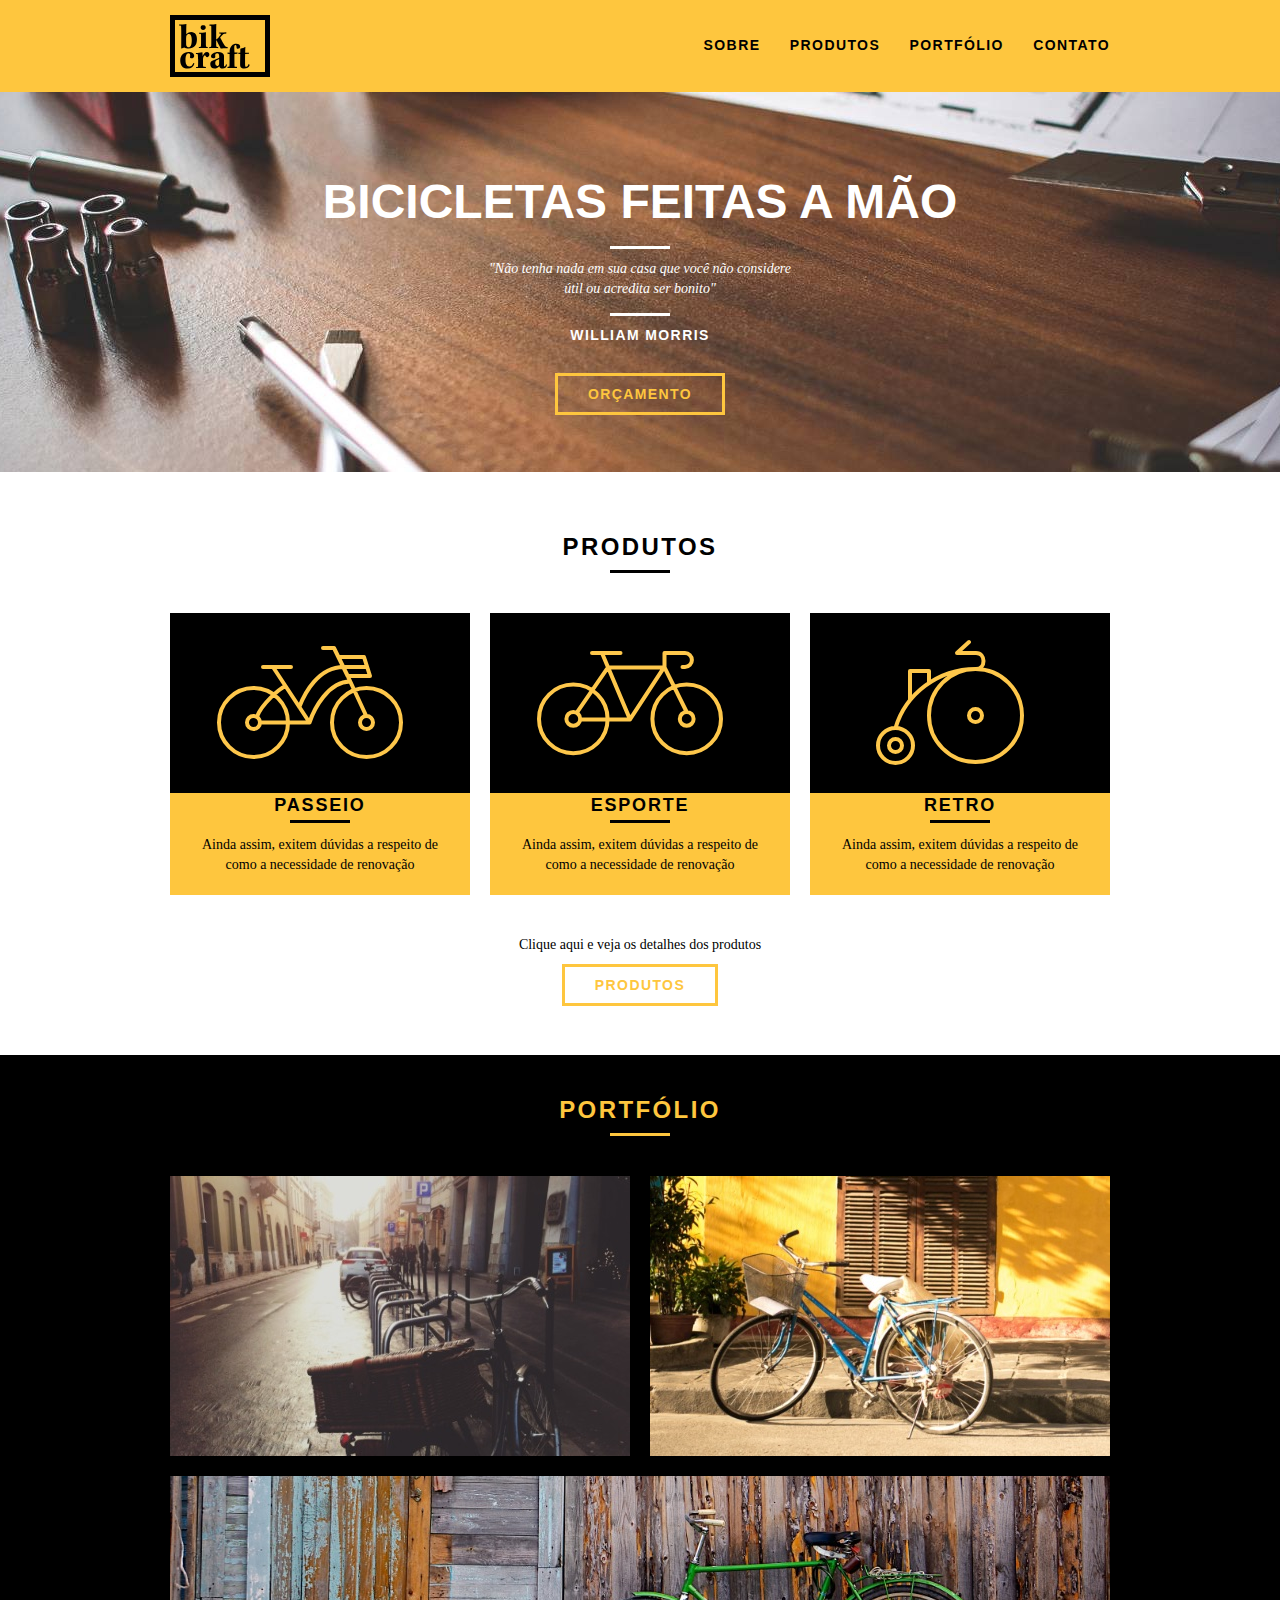
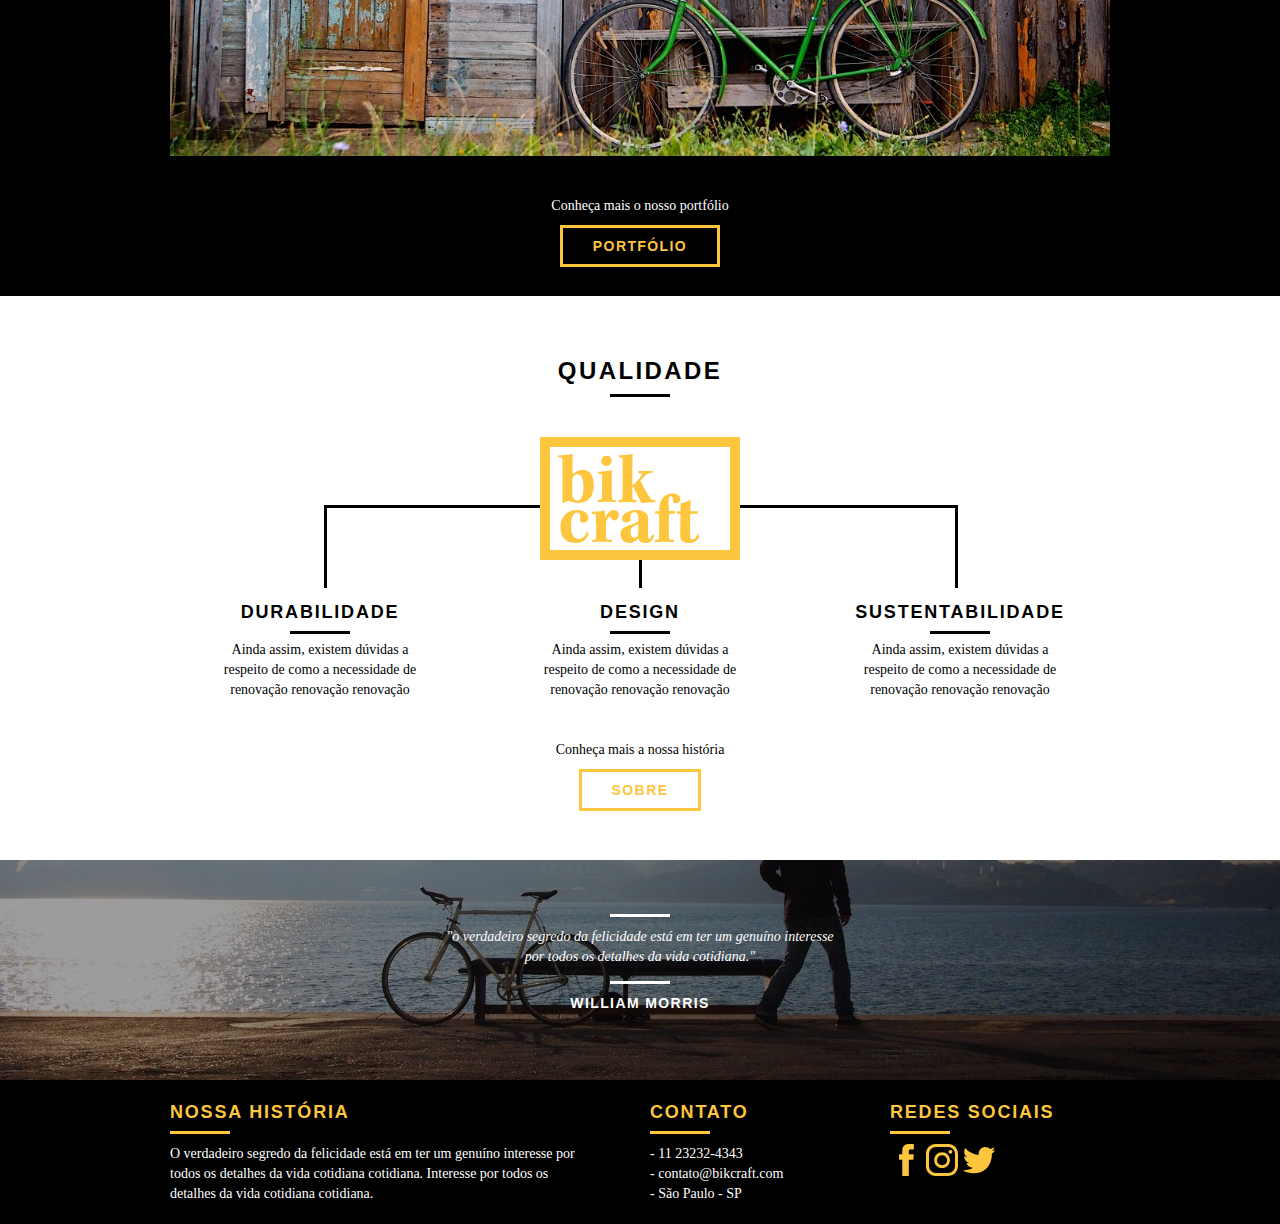
==== index.html @ 40d023ef "Projeto inicial com pagina principal" ====
<!DOCTYPE html>
<html lang="en">

<head>
  <meta charset="UTF-8">
  <meta http-equiv="X-UA-Compatible" content="IE=edge">
  <meta name="viewport" content="width=device-width, initial-scale=1.0">
  <title>Bikcraft</title>

  <link rel="stylesheet" href="./web/css/normalize.css">
  <link rel="stylesheet" href="./web/css/reset.css">
  <link rel="stylesheet" href="./web/css/grid.css">
  <link rel="stylesheet" href="./web/css/style.css">
</head>

<body>

  <!-- HEADER -->
  <header class="header">
    <div class="container">
      <a href="index.html" class="grid-4">
        <img src="./web/img/bikcraft.svg" alt="Bikcraft">
      </a>
      <nav class="grid-12 header_menu">
        <ul>
          <li> <a href="sobre.html">Sobre</a> </li>
          <li> <a href="produtos.html">Produtos</a> </li>
          <li> <a href="portfolio.html">Portfólio</a> </li>
          <li><a href="contato.html">Contato</a> </li>
        </ul>
      </nav>
    </div>
  </header>
  <!-- /HEADER -->
  <!-- INTRODUÇÃO -->
  <section class="introducao">
    <div class="container">
      <h1>Bicicletas Feitas a Mão</h1>
      <blockquote class="quote-externo">
        <p>"Não tenha nada em sua casa que você não considere útil ou acredita ser bonito"</p>
        <cite>WILLIAM MORRIS</cite>
      </blockquote>
      <a href="produtos.html" class="btn">Orçamento</a>
    </div>

  </section>
  <!-- /INTRODUÇÃO -->
  <!-- SECTION PRODUTOS -->
  <section class="produtos container">
    <h2 class="subtitulo">
      Produtos
    </h2>
    <ul class="produtos_lista">

      <li class="grid-1-3">
        <div class="produtos-icone">
          <img src="./web/img/produtos/passeio.svg" alt="Passeio">
        </div>
        <h3>Passeio</h3>
        <p>Ainda assim, exitem dúvidas a respeito de como a necessidade de renovação</p>
      </li>

      <li class="grid-1-3">
        <div class="produtos-icone">
          <img src="./web/img/produtos/esporte.svg" alt="Passeio">
        </div>
        <h3>Esporte</h3>
        <p>Ainda assim, exitem dúvidas a respeito de como a necessidade de renovação</p>
      </li>

      <li class="grid-1-3">
        <div class="produtos-icone">
          <img src="./web/img/produtos/retro.svg" alt="Passeio">
        </div>
        <h3>Retro</h3>
        <p>Ainda assim, exitem dúvidas a respeito de como a necessidade de renovação</p>
      </li>

    </ul>
    <div class="call">
      <p>Clique aqui e veja os detalhes dos produtos</p>
      <a href="produtos.html" class="btn btn-preto">Produtos</a>
    </div>
  </section>

  <!-- /SECTION PRODUTOS -->
  <!-- SECTION PORTFOLIO -->
  <section class="portfolio">
    <div class="container">
      <h2 class="subtitulo">Portfólio</h2>
      <ul class="portfolio_lista">
        <li class="grid-8"><img src="./web/img/portfolio/retro.jpg" alt="Bicicleta Retro"></li>
        <li class="grid-8"><img src="./web/img/portfolio/passeio.jpg" alt="Bicicleta Passeio"></li>
        <li class="grid-16"><img src="./web/img/portfolio/esporte.jpg" alt="Bicicleta Esporte"></li>
      </ul>
      <div class="call">
        <p>Conheça mais o nosso portfólio</p>
        <a href="portfolio.html" class="btn">Portfólio</a>
      </div>
    </div>
  </section>
  <!-- /SECTION PORTFOLIO -->
  <!-- SECTION QUALIDADE -->

  <section class="qualidade container">
    <h2 class="subtitulo"> Qualidade </h2>
    <img src="./web/img/bikcraft-qualidade.svg" alt="Bikcraft">
    <ul class="qualidade_lista">
      <li class="grid-1-3">
        <h3>Durabilidade</h3>
        <p>Ainda assim, existem dúvidas a respeito de como a necessidade de renovação renovação renovação</p>
      </li>
      <li class="grid-1-3">
        <h3>Design</h3>
        <p>Ainda assim, existem dúvidas a respeito de como a necessidade de renovação renovação renovação</p>
      </li>
      <li class="grid-1-3">
        <h3>Sustentabilidade</h3>
        <p>Ainda assim, existem dúvidas a respeito de como a necessidade de renovação renovação renovação</p>
      </li>
    </ul>
    <div class="call">
      <p>Conheça mais a nossa história</p>
      <a href="sobre.html" class="btn btn-preto">Sobre</a>
    </div>
    </div>
  </section>
  <!-- /SECTION QUALIDADE -->
  <!-- footer -->
  <section class="quebra">
    <blockquote class="quote-externo container">
      <p>"o verdadeiro segredo da felicidade está em ter um genuíno interesse por todos os detalhes da vida cotidiana."</p>
      <cite>WILLIAM MORRIS</cite>
    </blockquote>
  </section>

  <footer>
    <div class="footer">
      <div class="container">
        <div class="grid-8 footer_historia">
          <h3>Nossa História</h3>
          <p>O verdadeiro segredo da felicidade está em ter um genuíno interesse por todos os detalhes da vida cotidiana cotidiana.
          Interesse por todos os detalhes da vida cotidiana cotidiana.
          </p>
        </div>

        <div class="grid-4 footer_contato">
          <h3>Contato</h3>
          <ul>
            <li>- 11 23232-4343</li>
            <li>- contato@bikcraft.com</li>
            <li>- São Paulo - SP</li>
          </ul>
        </div>

        <div class="grid-4 footer_redes">
          <h3>Redes sociais</h3>
          <ul>
            <li><a href="http://facebook.com" target="_blank"><img src="./web/img/redes-sociais/facebook.svg" alt=""></a></li>
            <li><a href="http://instagram.com" target="_blank"><img src="./web/img/redes-sociais/instagram.svg" alt=""></a></li>
            <li><a href="http://twitter.com" target="_blank"><img src="./web/img/redes-sociais/twitter.svg" alt=""></a></li>
          </ul>
        </div>

      </div>
    </div>
  </footer>
  <!-- /FOOTER -->

</body>

</html>
---- web/css/grid.css ----
*, *:before, *:after {
  -webkit-box-sizing: border-box; 
  -moz-box-sizing: border-box; 
  box-sizing: border-box;
}

.container {
	width: 960px;
	margin: 0 auto;
	padding: 0px;
	position: relative;
}

.container:after, .container:before {
	content: " ";
	display: table;
}

.container:after {
	clear: both;
}

.grid-1, .grid-2, .grid-3, .grid-4, .grid-5, .grid-6, .grid-7, .grid-8, .grid-9, .grid-10, .grid-11, .grid-12, .grid-13, .grid-14, .grid-15, .grid-16, .grid-1-3 {
	float: left;
	margin-left: 10px;
	margin-right: 10px;
}

.grid-1 	{width: 40px;}
.grid-2 	{width: 100px;}
.grid-3 	{width: 160px;}
.grid-4 	{width: 220px;}
.grid-5 	{width: 280px;}
.grid-6 	{width: 340px;}
.grid-7 	{width: 400px;}
.grid-8 	{width: 460px;}
.grid-9 	{width: 520px;}
.grid-10 	{width: 580px;}
.grid-11 	{width: 640px;}
.grid-12 	{width: 700px;}
.grid-13 	{width: 760px;}
.grid-14 	{width: 820px;}
.grid-15 	{width: 880px;}
.grid-16 	{width: 940px;}
.grid-1-3	{width: 300px;}
---- web/css/style.css ----
/* ESTILOS GERAIS */
body {
  font-family: Arial, Helvetica, sans-serif;
}

p {
  font-family: Georgia, "Times New Roman", Times, serif;
  font-size: 14px;
  line-height: 20px;
}

.btn {
  border: 3px solid #fec63e;
  padding: 10px 30px;
  color: #fec63e;
  font-size: 14px;
  line-height: 20px;
  text-transform: uppercase;
  letter-spacing: 0.1em;
  font-weight: bold;
}

.btn:hover {
  color: #ffffff;
  border-color: #ffffff;
}

.btn.btn-preto:hover {
  color: #000000;
  border-color: #000000;
}

.subtitulo {
  font-weight: bold;
  font-size: 24px;
  line-height: 30px;
  letter-spacing: 0.1em;
  color: #000000;
  text-transform: uppercase;
  text-align: center;
  margin-bottom: 40px;
}

.subtitulo::after {
  content: "";
  display: block;
  width: 60px;
  height: 3px;
  background: #000000;
  margin: 8px auto;
}

img {
  display: block;
}

/* HEADER */

.header {
  position: fixed;
  top: 0;
  width: 100%;
  background-color: #fec63e;
  padding: 15px 0;
  z-index: 10;
}

.header_menu {
  text-align: right;
}

.header_menu ul li {
  display: inline-block;
  margin-left: 25px;
  margin-top: 20px;
}

.header_menu ul li a {
  color: #000000;
  text-transform: uppercase;
  font-weight: bold;
  letter-spacing: 0.1em;
  font-size: 14px;
  line-height: 20px;
  padding: 10px 0;
}

.header_menu ul li a:hover {
  color: #ffffff;
}

/* INTRODUÇÃO */

.introducao {
  width: 100%;
  background: url("../img/bg.jpg") no-repeat center;
  background-size: cover;
  margin-top: 92px;
  height: 380px;
  text-align: center;
  padding-top: 80px;
}

.introducao h1 {
  font-size: 48px;
  line-height: 60px;
  color: #ffffff;
  font-weight: bold;
  text-transform: uppercase;
}

.quote-externo {
  max-width: 320px;
  margin: 0 auto 40px;
  color: #ffffff;
}

.quote-externo p {
  font-style: italic;
}

.quote-externo p::before,
.quote-externo p::after {
  content: "";
  display: block;
  width: 60px;
  height: 3px;
  background: #ffffff;
  margin: 14px auto 10px auto;
}

.quote-externo cite {
  font-weight: bold;
  font-style: normal;
  font-size: 14px;
  letter-spacing: 0.1em;
}

/* Produtos */

.produtos {
  padding: 60px 0;
}

.produtos_lista img {
  text-align: center;
  margin-left: 20px;
}

.produtos_lista li {
  background: #fec63e;
  text-align: center;
}

.produtos_lista li h3 {
  font-weight: bold;
  font-size: 18px;
  line-height: 25px;
  text-transform: uppercase;
  letter-spacing: 0.1em;
}

.produtos_lista li h3::after {
  content: "";
  display: block;
  width: 60px;
  height: 3px;
  background: #000000;
  margin: 2px auto;
}

.produtos_lista p {
  padding: 10px 20px 20px 20px;
}

.produtos-icone {
  background: #000000;
  padding: 20px;
}

.call {
  padding-top: 40px;
  text-align: center;
  clear: both;
}

.call p {
  margin-bottom: 20px;
}

/* Portfólio */

.portfolio {
  width: 100%;
  background-color: #000000;
  padding: 40px 0;
}

.portfolio .subtitulo {
  color: #fec63e;
}

.portfolio .subtitulo::after {
  background-color: #fec63e;
}

.portfolio_lista li:last-child {
  margin-top: 20px;
}

.portfolio .call p {
  color: #ffffff;
}

/* Qualidade */

.qualidade {
  padding: 60px 0;
}

.qualidade::after {
  content: "";
  width: 634px;
  height: 83px;
  display: block;
  background: url("../img/linhas.svg") no-repeat center;
  position: absolute;
  top: 209px;
  right: 162px;
  z-index: -1;
}

.qualidade img {
  margin: 0px auto;
}

.qualidade_lista {
  padding-top: 40px;
}

.qualidade_lista li {
  text-align: center;
  padding: 0 40px;
}

.qualidade_lista li h3 {
  font-weight: bold;
  font-size: 18px;
  line-height: 25px;
  text-transform: uppercase;
  letter-spacing: 0.1em;
}

.qualidade_lista li h3::after {
  content: "";
  display: block;
  width: 60px;
  height: 3px;
  background: #000000;
  margin: 6px auto;
}

/* Quebra */

.quebra {
  width: 100%;
  height: 220px;
  background: url("../img/bg-footer.jpg") no-repeat center;
  background-size: cover;
  text-align: center;
  padding-top: 40px;
}

.quebra .quote-externo {
  max-width: 400px;
}

/* FOOTER */

.footer {
  width: 100%;
  background: #000000;
  color: #ffffff;
  padding: 20px 0;
}

.footer h3 {
  font-size: 18px;
  line-height: 25px;
  color: #fec63e;
  text-transform: uppercase;
  letter-spacing: .1em;
  font-weight: bold;
}

.footer h3::after {
  content: "";
  display: block;
  width: 60px;
  height: 3px;
  background: #fec63e;
  margin: 6px 0 10px 0;
}

.footer_historia {
  padding-right: 40px;
}

.footer_contato ul li {
  font-size: 14px;
  line-height: 20px;
  font-family: Georgia, 'Times New Roman', Times, serif;
}

.footer_redes ul li {
  display: inline-block;
}

.footer_redes ul li a {
  
}
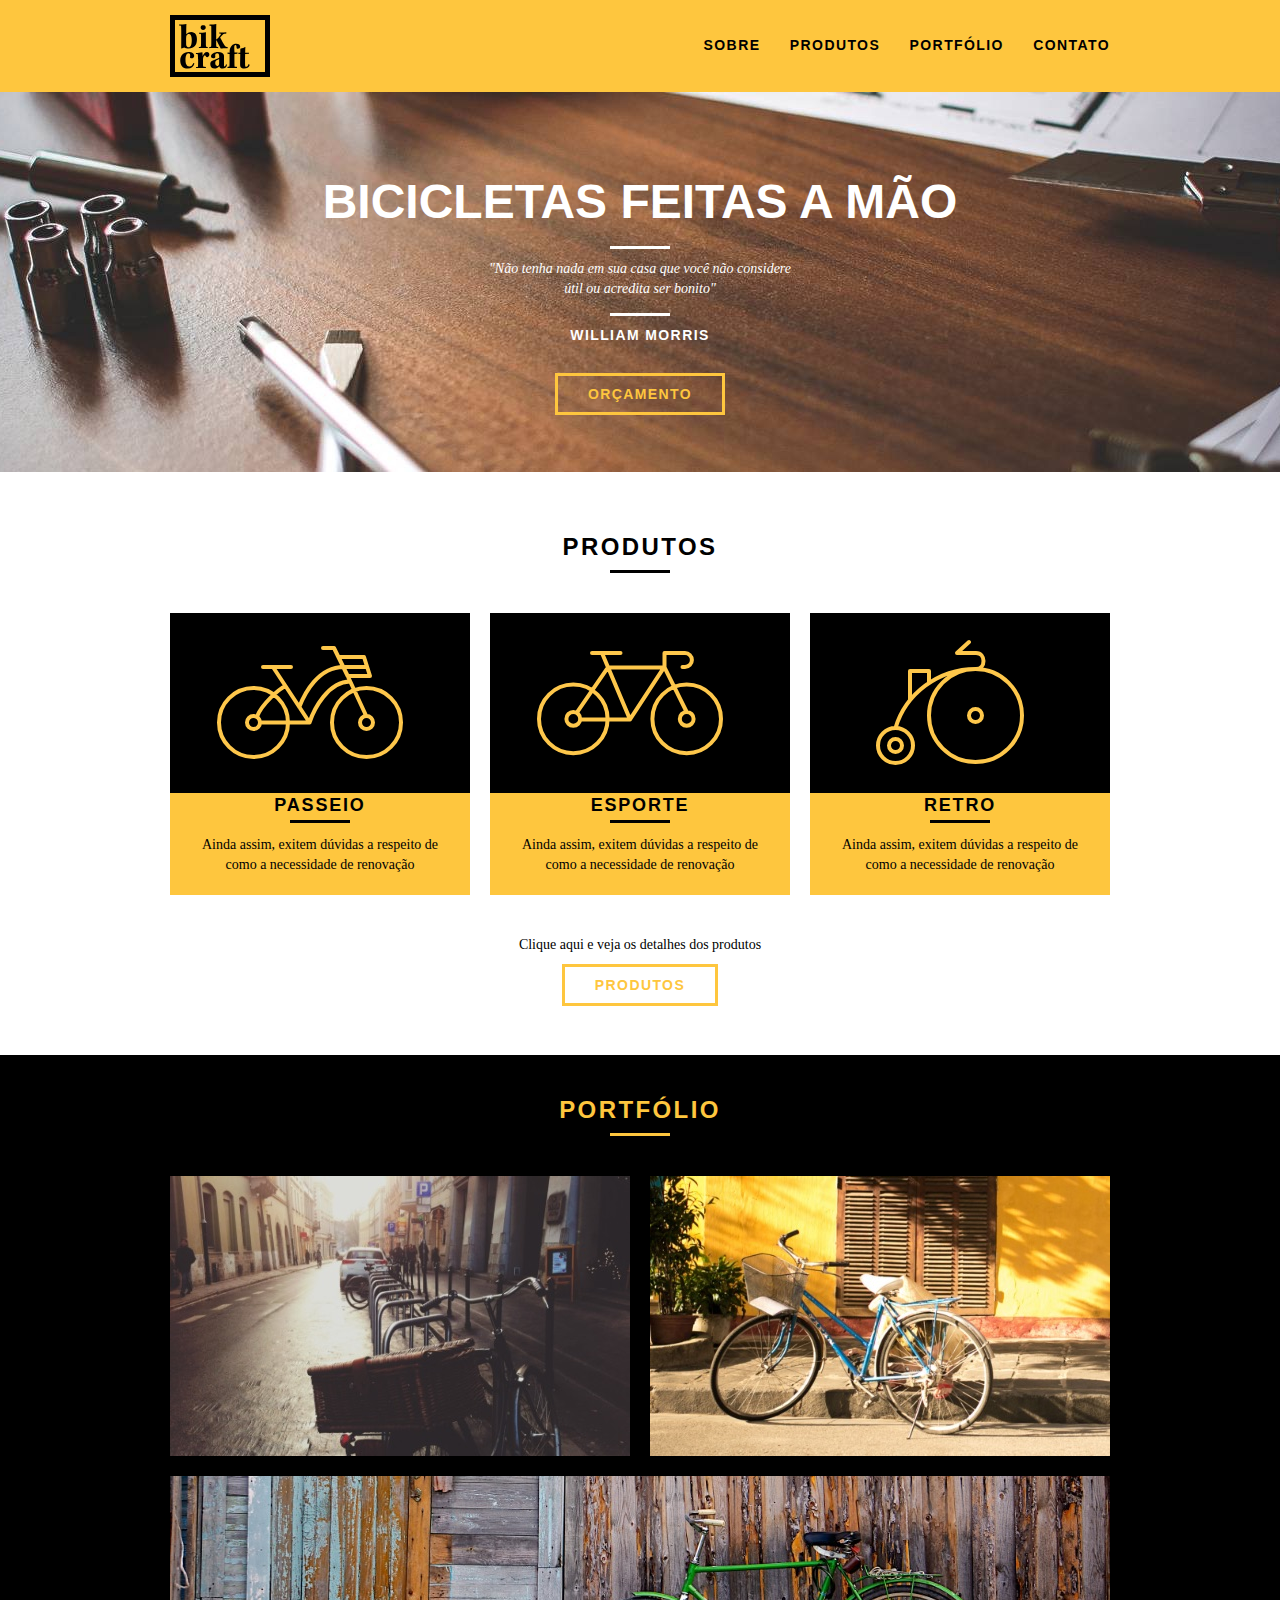
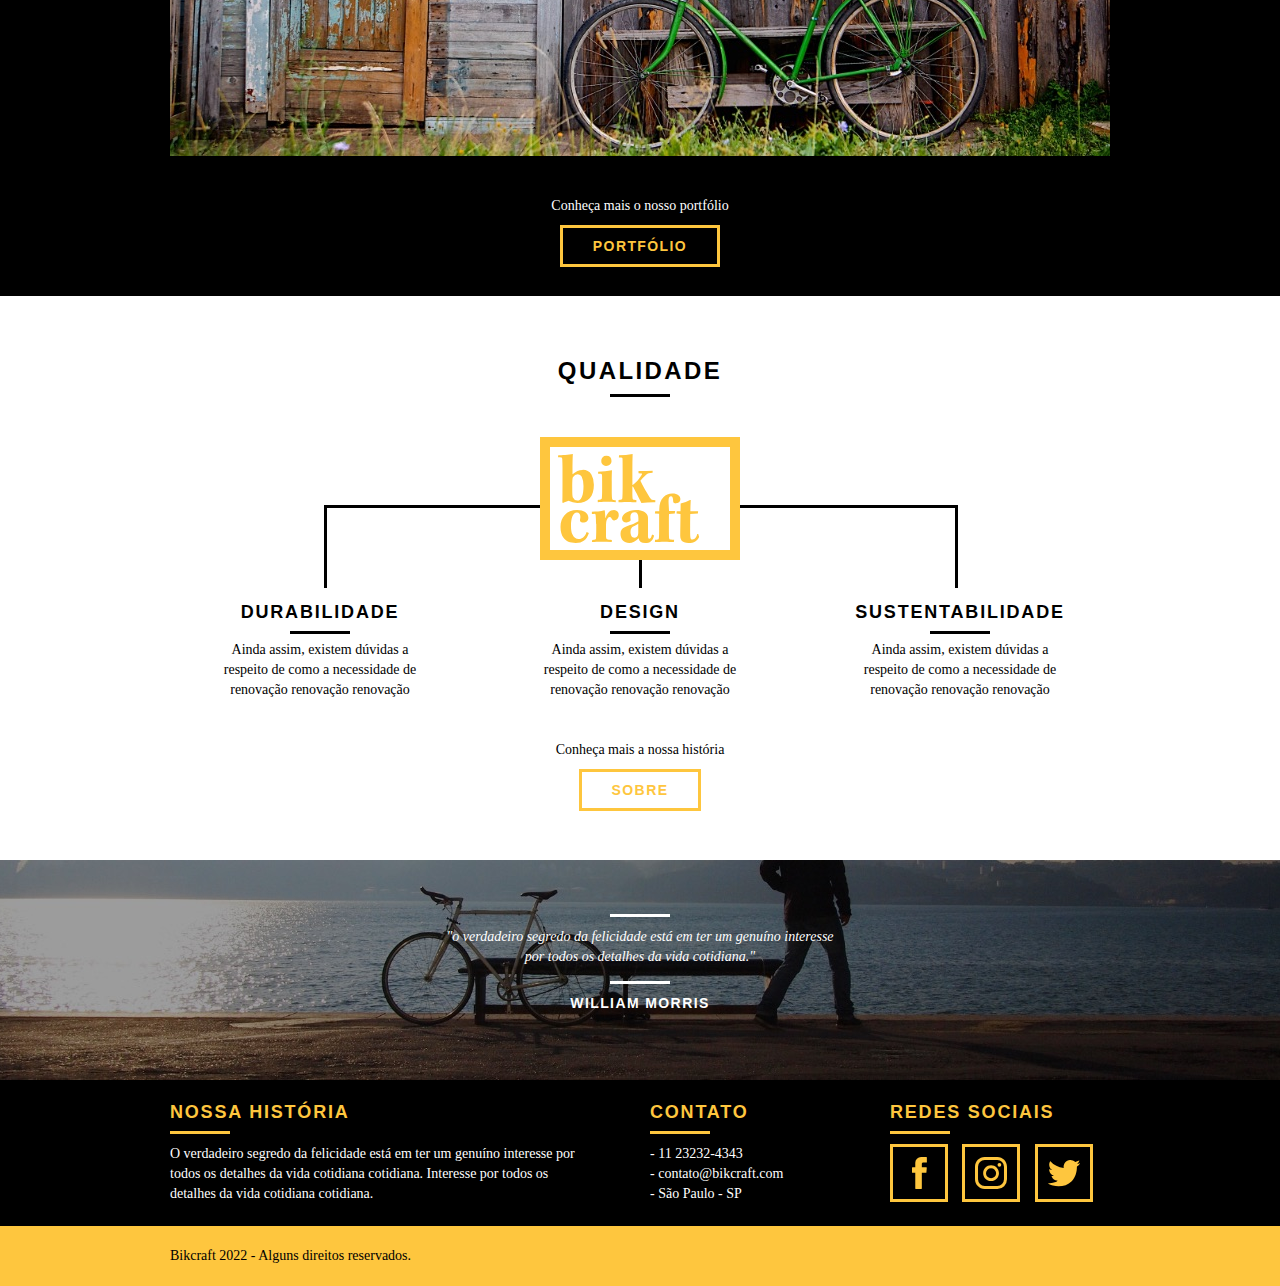
==== commit 9de4bf7b: "Pagina principal completa" ====
--- a/index.html
+++ b/index.html
@@ -164,6 +164,11 @@
 
       </div>
     </div>
+    <div class="copy">
+      <div class="container">
+        <p class="grid-16">Bikcraft 2022 - Alguns direitos reservados.</p>
+      </div>
+    </div>
   </footer>
   <!-- /FOOTER -->
 
--- a/web/css/style.css
+++ b/web/css/style.css
@@ -314,8 +314,21 @@
 
 .footer_redes ul li {
   display: inline-block;
+  margin-right: 10px;
 }
 
 .footer_redes ul li a {
-  
+  border: 3px solid #fec63e;
+  display: block;
+  padding: 10px;
+}
+
+.footer_redes ul li a:hover {
+  border-color: #ffffff;
+}
+
+.copy {
+  width: 100%;
+  background: #fec63e;
+  padding: 20px 0;
 }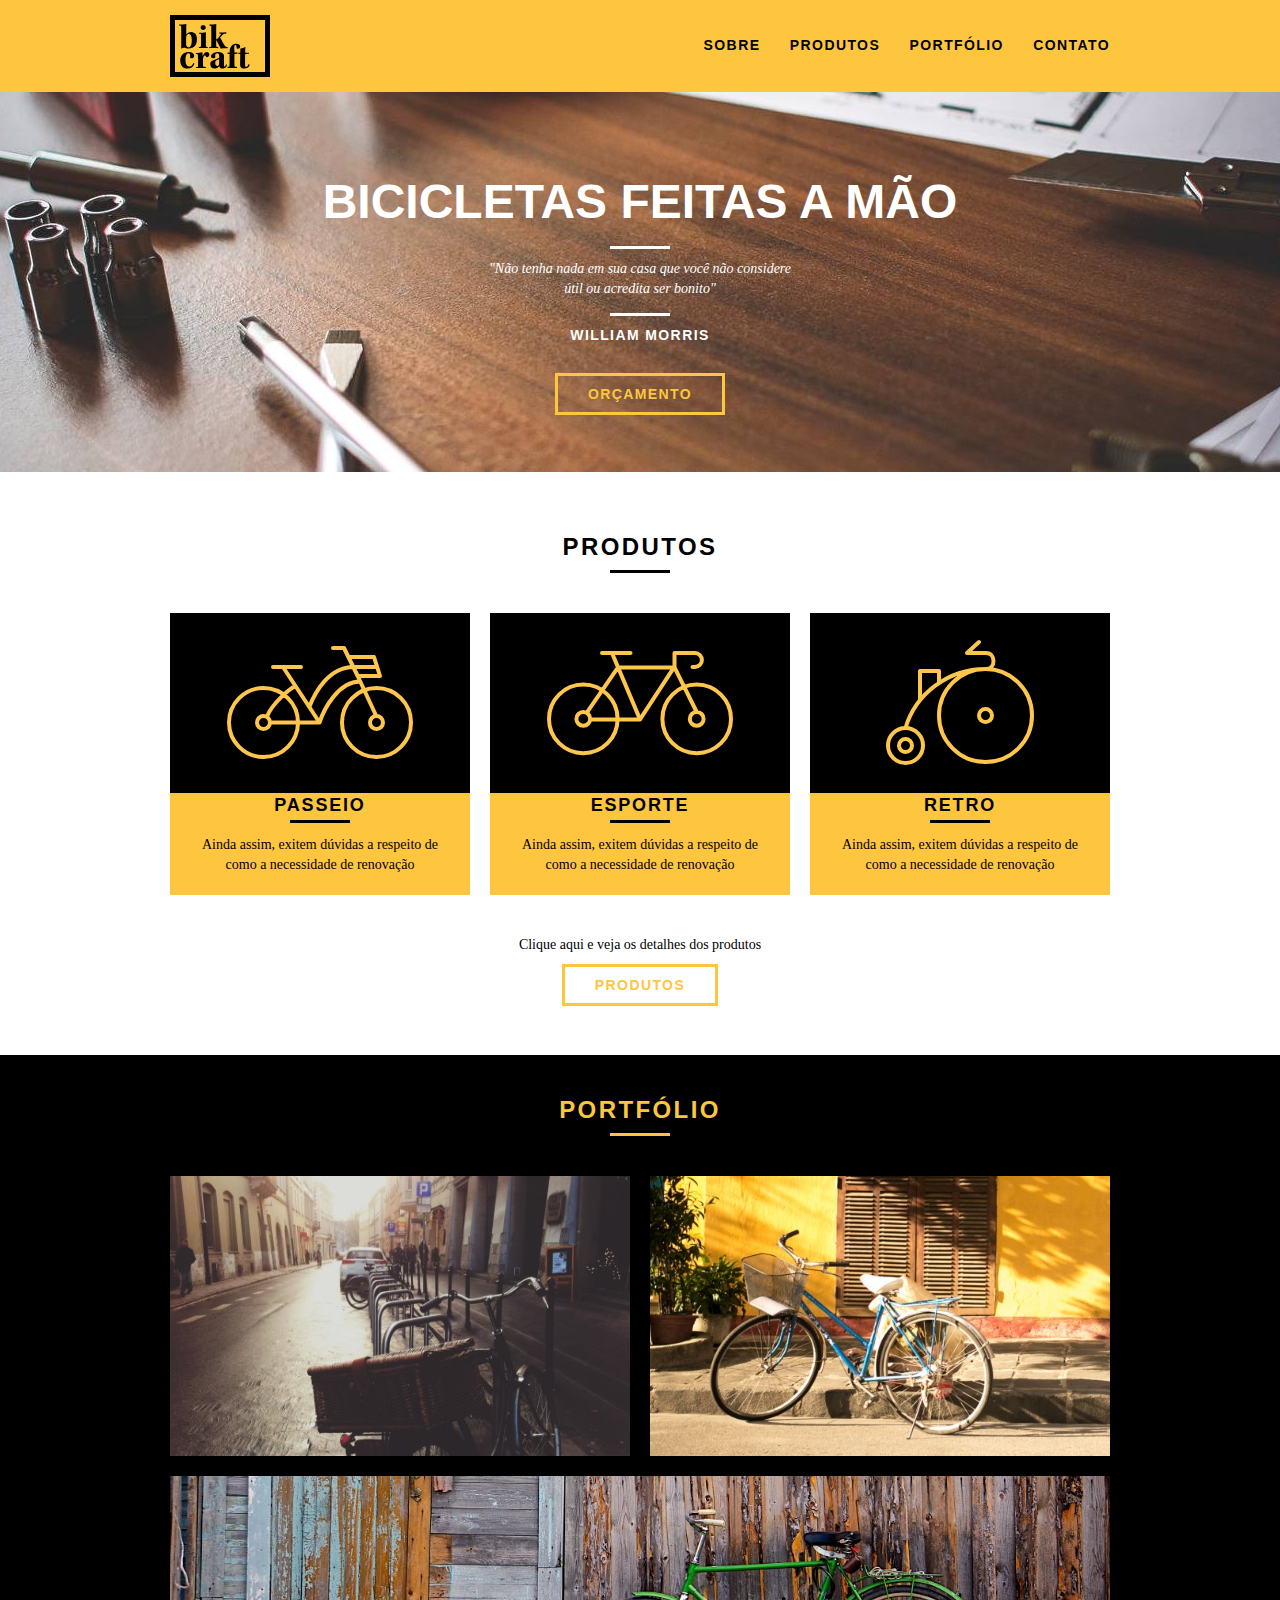
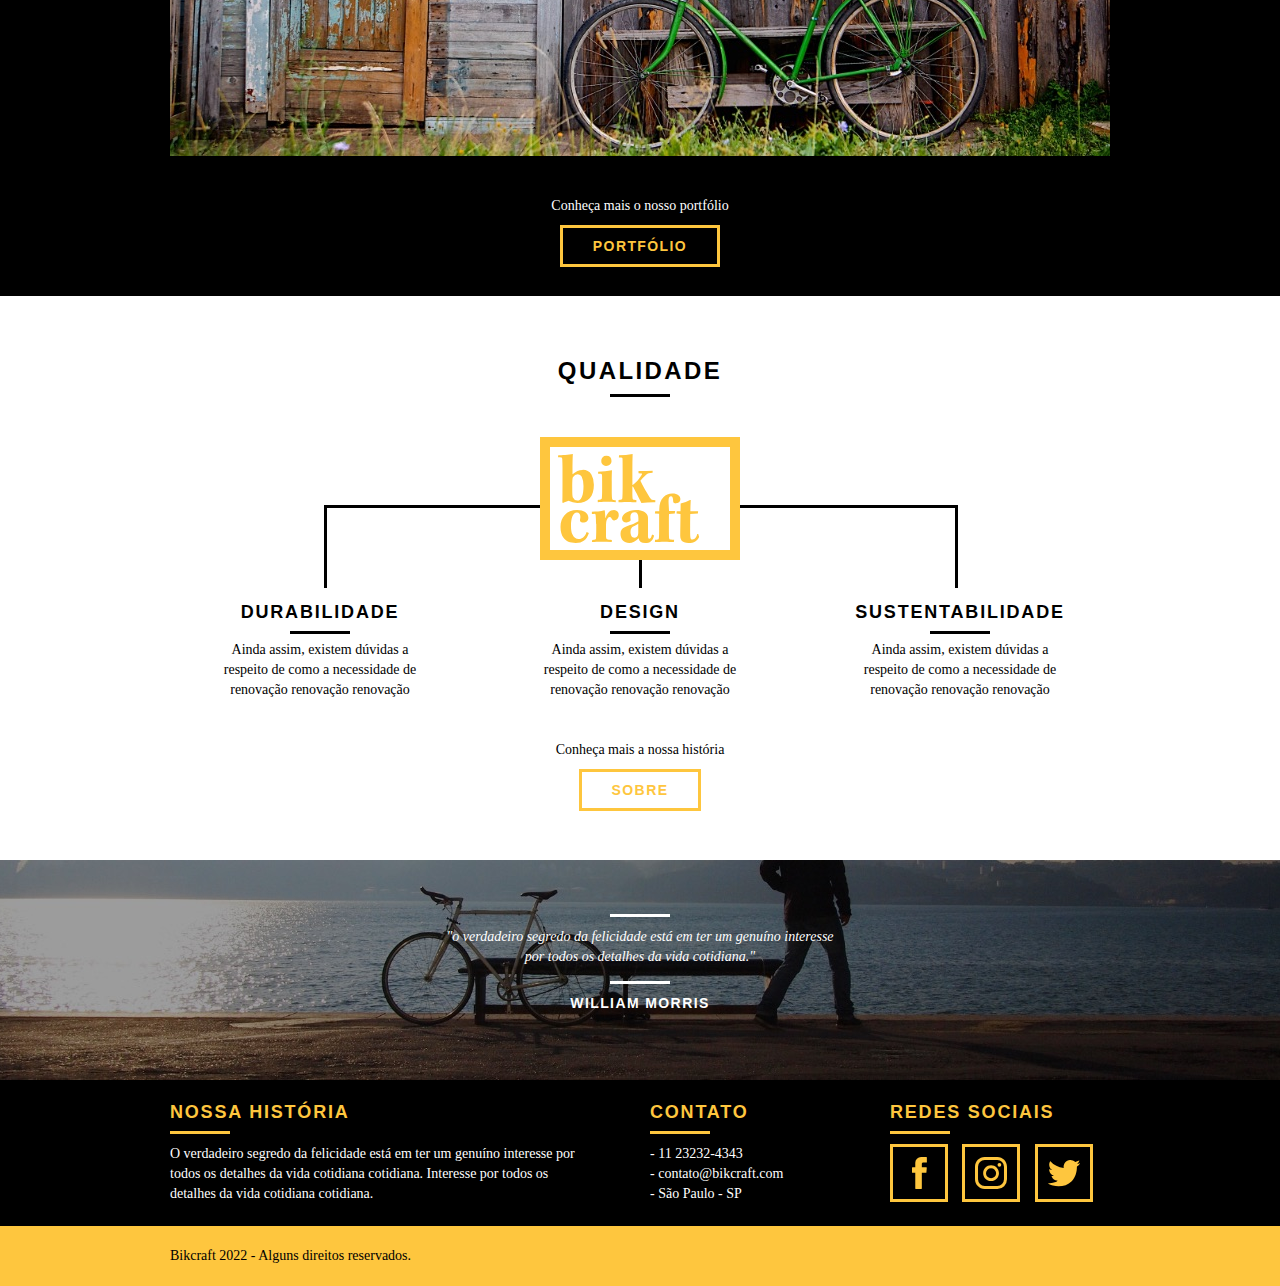
==== commit 127042f8: "Ajustando o responsivo" ====
--- a/index.html
+++ b/index.html
@@ -11,6 +11,7 @@
   <link rel="stylesheet" href="./web/css/reset.css">
   <link rel="stylesheet" href="./web/css/grid.css">
   <link rel="stylesheet" href="./web/css/style.css">
+  <link rel="stylesheet" href="./web/css/responsivo.css">
 </head>
 
 <body>
--- a/web/css/grid.css
+++ b/web/css/grid.css
@@ -42,4 +42,44 @@
 .grid-14 	{width: 820px;}
 .grid-15 	{width: 880px;}
 .grid-16 	{width: 940px;}
-.grid-1-3	{width: 300px;}+.grid-1-3	{width: 300px;}
+
+@media only screen and (min-width: 788px) and (max-width: 979px) {
+	
+	.container {
+		width: 768px;
+	}
+
+	.grid-1 	{width: 28px;}
+	.grid-2 	{width: 76px;}
+	.grid-3 	{width: 124px;}
+	.grid-4 	{width: 172px;}
+	.grid-5 	{width: 220px;}
+	.grid-6 	{width: 268px;}
+	.grid-7 	{width: 316px;}
+	.grid-8 	{width: 364px;}
+	.grid-9 	{width: 412px;}
+	.grid-10 	{width: 460px;}
+	.grid-11 	{width: 508px;}
+	.grid-12 	{width: 556px;}
+	.grid-13 	{width: 604px;}
+	.grid-14 	{width: 652px;}
+	.grid-15 	{width: 700px;}
+	.grid-16 	{width: 748px;}
+	.grid-1-3	{width: 236px;}
+
+}
+
+@media only screen and (max-width: 787px) {
+
+	.container {
+		width: 300px;
+	}
+
+	.grid-1, .grid-2, .grid-3, .grid-4, .grid-5, .grid-6, .grid-7, .grid-8, .grid-9, .grid-10, .grid-11, .grid-12, .grid-13, .grid-14, .grid-15, .grid-16, .grid-1-3 {
+		width: 300px;
+		margin: 0 0 20px 0;
+		float: none;
+	}
+
+}--- a/web/css/style.css
+++ b/web/css/style.css
@@ -50,8 +50,28 @@
   margin: 8px auto;
 }
 
+.subtitulo_interno {
+    font-weight: bold;
+    font-size: 24px;
+    line-height: 30px;
+    letter-spacing: 0.1em;
+    color: #000000;
+    text-transform: uppercase;
+    margin-bottom: 20px;  
+}
+
+.subtitulo_interno::after {
+  content: "";
+  display: block;
+  width: 60px;
+  height: 3px;
+  background: #000000;
+  margin: 8px 0;
+}
+
 img {
   display: block;
+  max-width: 100%;
 }
 
 /* HEADER */
@@ -89,6 +109,10 @@
   color: #ffffff;
 }
 
+.header_menu ul li a.menu_ativo {
+  color:#ffffff;
+}
+
 /* INTRODUÇÃO */
 
 .introducao {
@@ -136,6 +160,33 @@
   letter-spacing: 0.1em;
 }
 
+/* Introdução Interna */
+
+.introducao-interna {
+  width: 100%;
+  margin-top: 92px;
+  height: 160px;
+  background-size: cover;
+  text-align: center;
+  color: #ffffff;
+  padding-top: 30px;
+}
+
+.introducao-interna h1 {
+  font-size: 36px;
+  font-weight: bold;
+  text-transform: uppercase;
+}
+
+.introducao-interna h1::after {
+  content: "";
+  display: block;
+  width: 60px;
+  height: 3px;
+  background: #ffffff;
+  margin: 6px auto 10px auto;
+}
+
 /* Produtos */
 
 .produtos {
@@ -150,6 +201,10 @@
 .produtos_lista li {
   background: #fec63e;
   text-align: center;
+}
+
+.produtos_lista li img {
+  margin: 0 auto;
 }
 
 .produtos_lista li h3 {
@@ -233,9 +288,10 @@
 .qualidade img {
   margin: 0px auto;
 }
-
+ 
 .qualidade_lista {
   padding-top: 40px;
+  overflow: auto;
 }
 
 .qualidade_lista li {
--- a/web/css/responsivo.css
+++ b/web/css/responsivo.css
@@ -0,0 +1,49 @@
+/* Estilo para Tablets */
+@media only screen and (min-width: 788px) and (max-width: 979px) {
+
+
+}
+
+/* Estilo para SmartPhone */
+@media only screen and (max-width: 787px) {
+
+	/* HEADER */
+	.header {
+	position: relative;
+	padding-bottom: 0;
+	}
+	
+	.header img {
+	margin: 0 auto 10px auto;
+	}
+
+	.header_menu {
+		text-align: center;
+	}
+
+	.header_menu ul li {
+		margin: 5px;
+	}
+
+	.header_menu ul li a {
+		border: 4px solid #000000;
+		width: 136px;
+		display: block;
+		float: left;
+	}
+
+	.header_menu ul li a:hover {
+		border-color: #ffffff;
+
+	}
+
+	/* INTRODUÇÃO */
+
+	.introducao {
+		margin-top: 0;
+		padding-top: 16px;
+		background: url("../img/bg-mobile.jpg") no-repeat cover;
+		background-size: cover;
+	}
+
+}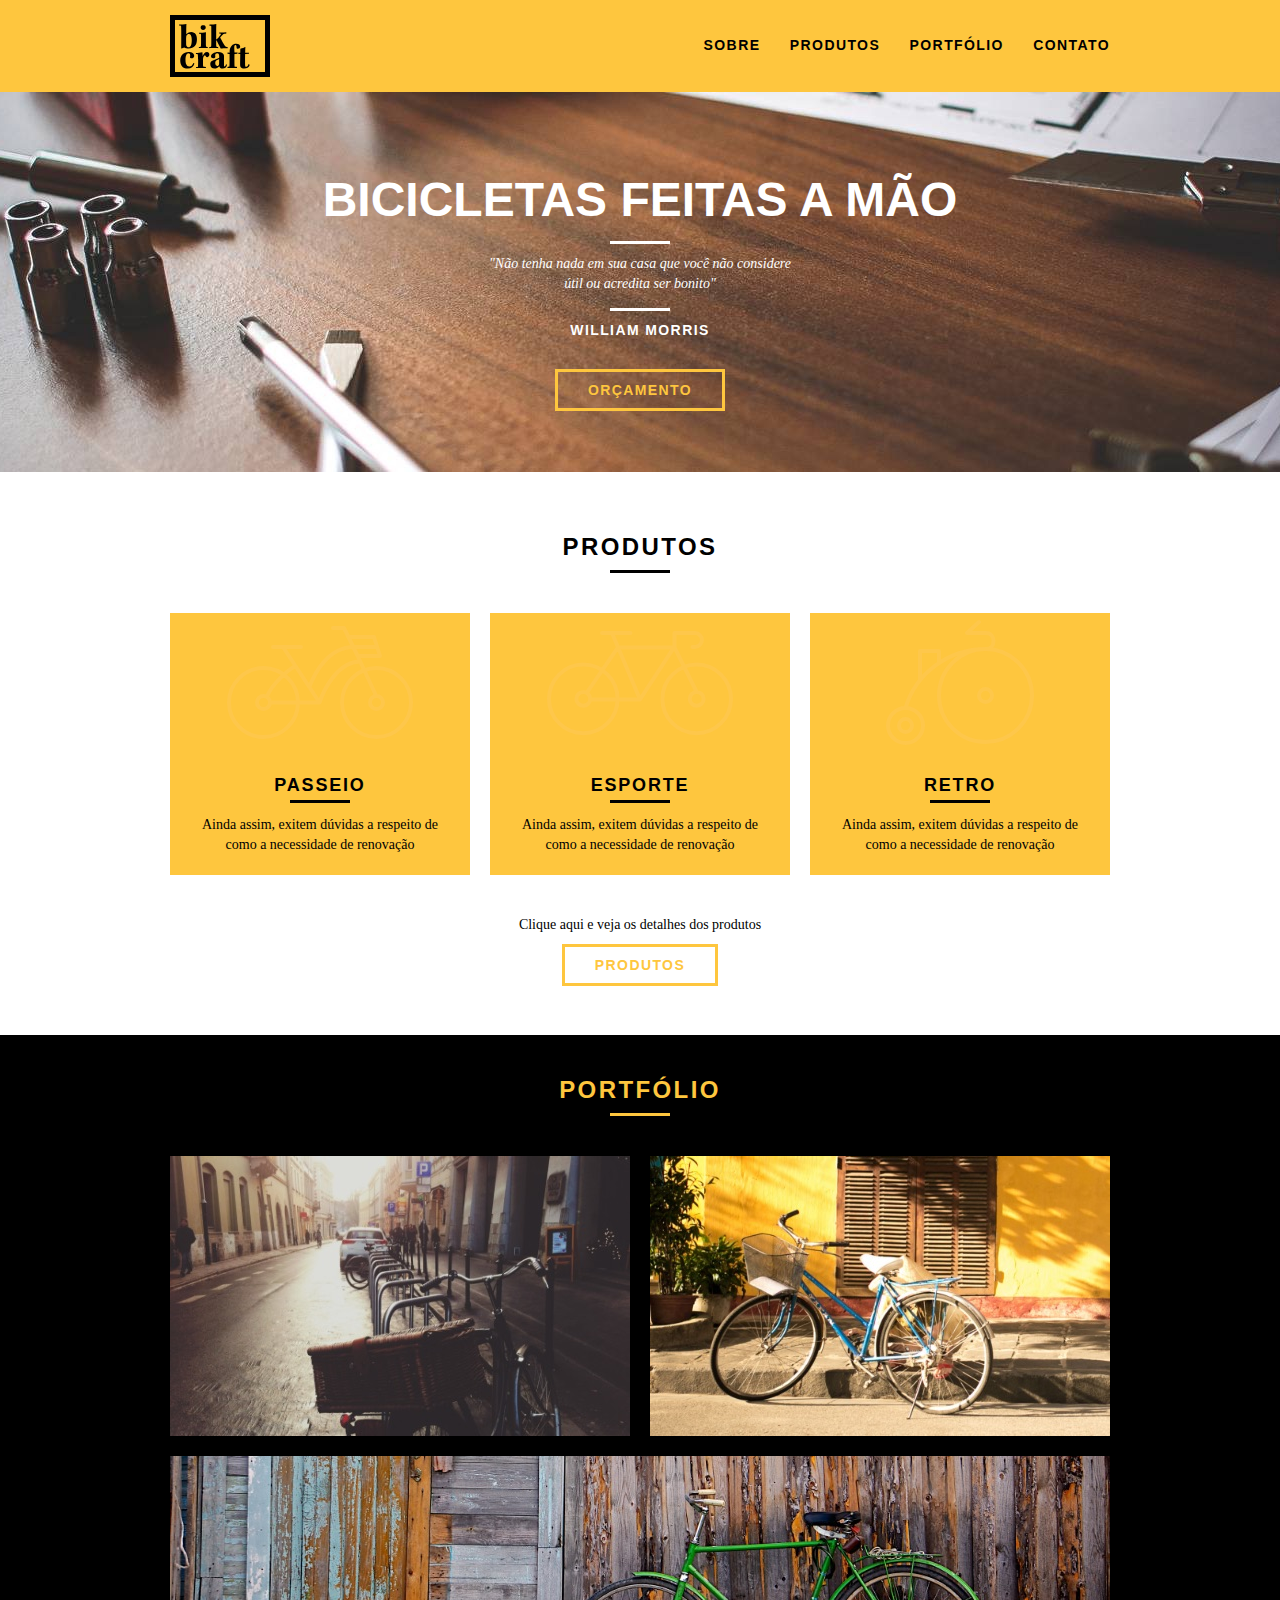
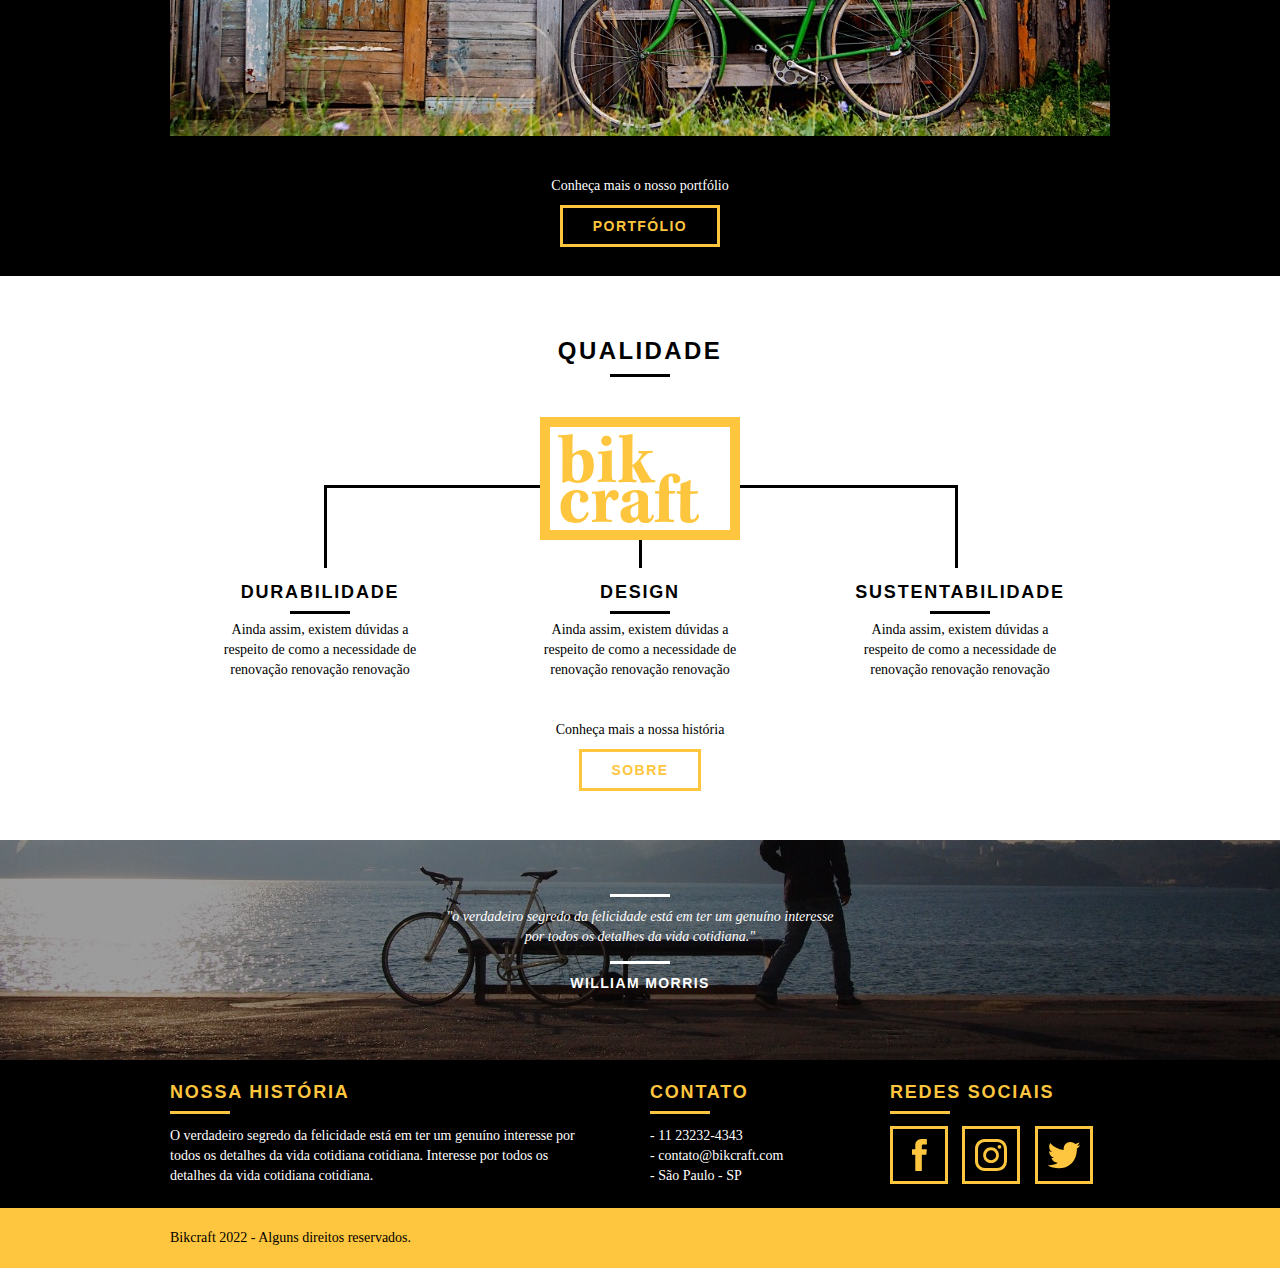
==== commit 52872aa3: "Adicionado Slide nas páginas" ====
--- a/index.html
+++ b/index.html
@@ -12,6 +12,7 @@
   <link rel="stylesheet" href="./web/css/grid.css">
   <link rel="stylesheet" href="./web/css/style.css">
   <link rel="stylesheet" href="./web/css/responsivo.css">
+  <script>document.documentElement.classList.add("js");</script>
 </head>
 
 <body>
@@ -173,6 +174,8 @@
   </footer>
   <!-- /FOOTER -->
 
+<script src="./web/js/script.js"></script>
+
 </body>
 
 </html>--- a/web/css/grid.css
+++ b/web/css/grid.css
@@ -45,41 +45,40 @@
 .grid-1-3	{width: 300px;}
 
 @media only screen and (min-width: 788px) and (max-width: 979px) {
-	
-	.container {
-		width: 768px;
-	}
 
-	.grid-1 	{width: 28px;}
-	.grid-2 	{width: 76px;}
-	.grid-3 	{width: 124px;}
-	.grid-4 	{width: 172px;}
-	.grid-5 	{width: 220px;}
-	.grid-6 	{width: 268px;}
-	.grid-7 	{width: 316px;}
-	.grid-8 	{width: 364px;}
-	.grid-9 	{width: 412px;}
-	.grid-10 	{width: 460px;}
-	.grid-11 	{width: 508px;}
-	.grid-12 	{width: 556px;}
-	.grid-13 	{width: 604px;}
-	.grid-14 	{width: 652px;}
-	.grid-15 	{width: 700px;}
-	.grid-16 	{width: 748px;}
-	.grid-1-3	{width: 236px;}
+.container {
+	width: 768px;
+}
+
+.grid-1		{width: 28px;}
+.grid-2		{width: 76px;}
+.grid-3		{width: 124px;}
+.grid-4		{width: 172px;}
+.grid-5		{width: 220px;}
+.grid-6		{width: 268px;}
+.grid-7		{width: 316px;}
+.grid-8		{width: 364px;}
+.grid-9		{width: 412px;}
+.grid-10	{width: 460px;}
+.grid-11	{width: 508px;}
+.grid-12	{width: 556px;}
+.grid-13	{width: 604px;}
+.grid-14	{width: 652px;}
+.grid-15	{width: 700px;}
+.grid-16	{width: 748px;}
+.grid-1-3	{width: 236px;}
 
 }
 
 @media only screen and (max-width: 787px) {
+.container {
+	width: 300px;
+}
 
-	.container {
-		width: 300px;
-	}
-
-	.grid-1, .grid-2, .grid-3, .grid-4, .grid-5, .grid-6, .grid-7, .grid-8, .grid-9, .grid-10, .grid-11, .grid-12, .grid-13, .grid-14, .grid-15, .grid-16, .grid-1-3 {
-		width: 300px;
-		margin: 0 0 20px 0;
-		float: none;
-	}
+.grid-1, .grid-2, .grid-3, .grid-4, .grid-5, .grid-6, .grid-7, .grid-8, .grid-9, .grid-10, .grid-11, .grid-12, .grid-13, .grid-14, .grid-15, .grid-16, .grid-1-3 {
+	width: 300px;
+	margin: 0 0 20px 0;
+	float: none;
+}
 
 }--- a/web/css/style.css
+++ b/web/css/style.css
@@ -1,390 +1,425 @@
-/* ESTILOS GERAIS */
-body {
-  font-family: Arial, Helvetica, sans-serif;
-}
-
-p {
-  font-family: Georgia, "Times New Roman", Times, serif;
-  font-size: 14px;
-  line-height: 20px;
-}
-
-.btn {
-  border: 3px solid #fec63e;
-  padding: 10px 30px;
-  color: #fec63e;
-  font-size: 14px;
-  line-height: 20px;
-  text-transform: uppercase;
-  letter-spacing: 0.1em;
-  font-weight: bold;
-}
-
-.btn:hover {
-  color: #ffffff;
-  border-color: #ffffff;
-}
-
-.btn.btn-preto:hover {
-  color: #000000;
-  border-color: #000000;
-}
-
-.subtitulo {
-  font-weight: bold;
-  font-size: 24px;
-  line-height: 30px;
-  letter-spacing: 0.1em;
-  color: #000000;
-  text-transform: uppercase;
-  text-align: center;
-  margin-bottom: 40px;
-}
-
-.subtitulo::after {
-  content: "";
-  display: block;
-  width: 60px;
-  height: 3px;
-  background: #000000;
-  margin: 8px auto;
-}
-
-.subtitulo_interno {
-    font-weight: bold;
-    font-size: 24px;
-    line-height: 30px;
-    letter-spacing: 0.1em;
-    color: #000000;
-    text-transform: uppercase;
-    margin-bottom: 20px;  
-}
-
-.subtitulo_interno::after {
-  content: "";
-  display: block;
-  width: 60px;
-  height: 3px;
-  background: #000000;
-  margin: 8px 0;
-}
-
-img {
-  display: block;
-  max-width: 100%;
-}
-
-/* HEADER */
-
-.header {
-  position: fixed;
-  top: 0;
-  width: 100%;
-  background-color: #fec63e;
-  padding: 15px 0;
-  z-index: 10;
-}
-
-.header_menu {
-  text-align: right;
-}
-
-.header_menu ul li {
-  display: inline-block;
-  margin-left: 25px;
-  margin-top: 20px;
-}
-
-.header_menu ul li a {
-  color: #000000;
-  text-transform: uppercase;
-  font-weight: bold;
-  letter-spacing: 0.1em;
-  font-size: 14px;
-  line-height: 20px;
-  padding: 10px 0;
-}
-
-.header_menu ul li a:hover {
-  color: #ffffff;
-}
-
-.header_menu ul li a.menu_ativo {
-  color:#ffffff;
-}
-
-/* INTRODUÇÃO */
-
-.introducao {
-  width: 100%;
-  background: url("../img/bg.jpg") no-repeat center;
-  background-size: cover;
-  margin-top: 92px;
-  height: 380px;
-  text-align: center;
-  padding-top: 80px;
-}
-
-.introducao h1 {
-  font-size: 48px;
-  line-height: 60px;
-  color: #ffffff;
-  font-weight: bold;
-  text-transform: uppercase;
-}
-
-.quote-externo {
-  max-width: 320px;
-  margin: 0 auto 40px;
-  color: #ffffff;
-}
-
-.quote-externo p {
-  font-style: italic;
-}
-
-.quote-externo p::before,
-.quote-externo p::after {
-  content: "";
-  display: block;
-  width: 60px;
-  height: 3px;
-  background: #ffffff;
-  margin: 14px auto 10px auto;
-}
-
-.quote-externo cite {
-  font-weight: bold;
-  font-style: normal;
-  font-size: 14px;
-  letter-spacing: 0.1em;
-}
-
-/* Introdução Interna */
-
-.introducao-interna {
-  width: 100%;
-  margin-top: 92px;
-  height: 160px;
-  background-size: cover;
-  text-align: center;
-  color: #ffffff;
-  padding-top: 30px;
-}
-
-.introducao-interna h1 {
-  font-size: 36px;
-  font-weight: bold;
-  text-transform: uppercase;
-}
-
-.introducao-interna h1::after {
-  content: "";
-  display: block;
-  width: 60px;
-  height: 3px;
-  background: #ffffff;
-  margin: 6px auto 10px auto;
-}
-
-/* Produtos */
-
-.produtos {
-  padding: 60px 0;
-}
-
-.produtos_lista img {
-  text-align: center;
-  margin-left: 20px;
-}
-
-.produtos_lista li {
-  background: #fec63e;
-  text-align: center;
-}
-
-.produtos_lista li img {
-  margin: 0 auto;
-}
-
-.produtos_lista li h3 {
-  font-weight: bold;
-  font-size: 18px;
-  line-height: 25px;
-  text-transform: uppercase;
-  letter-spacing: 0.1em;
-}
-
-.produtos_lista li h3::after {
-  content: "";
-  display: block;
-  width: 60px;
-  height: 3px;
-  background: #000000;
-  margin: 2px auto;
-}
-
-.produtos_lista p {
-  padding: 10px 20px 20px 20px;
-}
-
-.produtos-icone {
-  background: #000000;
-  padding: 20px;
-}
-
-.call {
-  padding-top: 40px;
-  text-align: center;
-  clear: both;
-}
-
-.call p {
-  margin-bottom: 20px;
-}
-
-/* Portfólio */
-
-.portfolio {
-  width: 100%;
-  background-color: #000000;
-  padding: 40px 0;
-}
-
-.portfolio .subtitulo {
-  color: #fec63e;
-}
-
-.portfolio .subtitulo::after {
-  background-color: #fec63e;
-}
-
-.portfolio_lista li:last-child {
-  margin-top: 20px;
-}
-
-.portfolio .call p {
-  color: #ffffff;
-}
-
-/* Qualidade */
-
-.qualidade {
-  padding: 60px 0;
-}
-
-.qualidade::after {
-  content: "";
-  width: 634px;
-  height: 83px;
-  display: block;
-  background: url("../img/linhas.svg") no-repeat center;
-  position: absolute;
-  top: 209px;
-  right: 162px;
-  z-index: -1;
-}
-
-.qualidade img {
-  margin: 0px auto;
-}
- 
-.qualidade_lista {
-  padding-top: 40px;
-  overflow: auto;
-}
-
-.qualidade_lista li {
-  text-align: center;
-  padding: 0 40px;
-}
-
-.qualidade_lista li h3 {
-  font-weight: bold;
-  font-size: 18px;
-  line-height: 25px;
-  text-transform: uppercase;
-  letter-spacing: 0.1em;
-}
-
-.qualidade_lista li h3::after {
-  content: "";
-  display: block;
-  width: 60px;
-  height: 3px;
-  background: #000000;
-  margin: 6px auto;
-}
-
-/* Quebra */
-
-.quebra {
-  width: 100%;
-  height: 220px;
-  background: url("../img/bg-footer.jpg") no-repeat center;
-  background-size: cover;
-  text-align: center;
-  padding-top: 40px;
-}
-
-.quebra .quote-externo {
-  max-width: 400px;
-}
-
-/* FOOTER */
-
-.footer {
-  width: 100%;
-  background: #000000;
-  color: #ffffff;
-  padding: 20px 0;
-}
-
-.footer h3 {
-  font-size: 18px;
-  line-height: 25px;
-  color: #fec63e;
-  text-transform: uppercase;
-  letter-spacing: .1em;
-  font-weight: bold;
-}
-
-.footer h3::after {
-  content: "";
-  display: block;
-  width: 60px;
-  height: 3px;
-  background: #fec63e;
-  margin: 6px 0 10px 0;
-}
-
-.footer_historia {
-  padding-right: 40px;
-}
-
-.footer_contato ul li {
-  font-size: 14px;
-  line-height: 20px;
-  font-family: Georgia, 'Times New Roman', Times, serif;
-}
-
-.footer_redes ul li {
-  display: inline-block;
-  margin-right: 10px;
-}
-
-.footer_redes ul li a {
-  border: 3px solid #fec63e;
-  display: block;
-  padding: 10px;
-}
-
-.footer_redes ul li a:hover {
-  border-color: #ffffff;
-}
-
-.copy {
-  width: 100%;
-  background: #fec63e;
-  padding: 20px 0;
+/* Estilos Gerais */
+
+body {
+	font-family: Arial, Helvetica, sans-serif;
+}
+
+p {
+	font-family: Georgia, "Times New Roman", serif;
+	font-size: 14px;
+	line-height: 20px;
+}
+
+img {
+	display: block;
+	max-width: 100%;
+}
+
+.btn {
+	border: 3px solid #fec63e;
+	padding: 10px 30px;
+	color: #fec63e;
+	font-size: 14px;
+	line-height: 20px;
+	text-transform: uppercase;
+	font-weight: bold;
+	letter-spacing: .1em;
+}
+
+.btn:hover {
+	color: #fff;
+	border-color: #fff;
+}
+
+.btn.btn-preto:hover {
+	color: #000;
+	border-color: #000;
+}
+
+.subtitulo {
+	font-size: 24px;
+	line-height: 30px;
+	font-weight: bold;
+	letter-spacing: .1em;
+	color: #000;
+	text-transform: uppercase;
+	text-align: center;
+	margin-bottom: 40px;
+}
+
+.subtitulo:after {
+	content: "";
+	display: block;
+	width: 60px;
+	height: 3px;
+	background: #000;
+	margin: 8px auto;
+}
+
+.subtitulo-interno {
+	font-size: 24px;
+	line-height: 30px;
+	font-weight: bold;
+	letter-spacing: .1em;
+	color: #000;
+	text-transform: uppercase;
+	margin-bottom: 20px;
+}
+
+.subtitulo-interno:after {
+	content: "";
+	display: block;
+	width: 60px;
+	height: 3px;
+	background: #000;
+	margin: 8px 0;
+}
+
+/* Header */
+
+.header {
+	position: fixed;
+	top: 0;
+	width: 100%;
+	background: #fec63e; /* Amarelo */
+	padding: 15px 0;
+	z-index: 10;
+}
+
+.header_menu {
+	text-align: right;
+}
+
+.header_menu ul li {
+	display: inline-block;
+	margin-left: 25px;
+	margin-top: 20px;
+}
+
+.header_menu ul li a {
+	color: #000;
+	font-weight: bold;
+	text-transform: uppercase;
+	letter-spacing: .1em;
+	font-size: 14px;
+	line-height: 20px;
+	padding: 10px 0;
+}
+
+.header_menu ul li a:hover {
+	color: #FFF;
+}
+
+.header_menu ul li a.menu_ativo {
+	color: #FFF;
+}
+
+/* Introdução */
+
+.introducao {
+	width: 100%;
+	height: 380px;
+	background: url("../img/bg.jpg") no-repeat center;
+	background-size: cover;
+	margin-top: 92px;
+	text-align: center;
+	padding-top: 80px;
+}
+
+.introducao h1 {
+	font-size: 48px;
+	color: #FFF;
+	font-weight: bold;
+	text-transform: uppercase;
+}
+
+.quote-externo {
+	max-width: 320px;
+	margin: 0 auto;
+	margin-bottom: 40px;
+	color: white;
+}
+
+.quote-externo p {
+	font-style: italic;
+}
+
+.quote-externo p:before, .quote-externo p:after {
+	content: "";
+	display: block;
+	width: 60px;
+	height: 3px;
+	background: #fff;
+	margin: 14px auto 10px auto;
+}
+
+.quote-externo cite {
+	font-style: normal;
+	font-weight: bold;
+	font-size: 14px;
+	letter-spacing: .1em;
+}
+
+/*Introducao Interna*/
+
+.introducao-interna {
+	width: 100%;
+	margin-top: 92px;
+	height: 160px;
+	text-align: center;
+	color: #fff;
+	padding-top: 30px;
+}
+
+.introducao-interna h1 {
+	font-size: 36px;
+	font-weight: bold;
+	text-transform: uppercase;
+}
+
+.introducao-interna h1:after {
+	content: "";
+	display: block;
+	width: 60px;
+	height: 3px;
+	background: #fff;
+	margin: 6px auto 10px auto;
+}
+
+
+/*Produtos*/
+
+.produtos {
+	padding: 60px 0;
+}
+
+.produtos_lista li{
+	background: #fec63e;
+	text-align: center;
+}
+
+.produtos_lista li img {
+	margin: 0 auto;
+}
+
+.produtos_lista li h3{
+	font-weight: bold;
+	font-size: 18px;
+	line-height: 25px;
+	text-transform: uppercase;
+	letter-spacing: .1em;
+	margin-top: 20px;
+}
+
+.produtos_lista li h3:after{
+	content: "";
+	display: block;
+	width: 60px;
+	height: 3px;
+	background: #000;
+	margin: 2px auto;
+}
+
+.produtos_lista li p {
+	padding: 10px 20px 20px 20px;
+}
+
+.produtos_icone {
+	background: #000;
+	padding: 20px;
+}
+
+.call {
+	padding-top: 40px;
+	text-align: center;
+	clear: both;
+}
+
+.call p{
+	margin-bottom: 20px;
+}
+
+/*Portfólio*/
+
+.portfolio {
+	width: 100%;
+	background: #000;
+	padding: 40px 0;
+}
+
+.portfolio .subtitulo {
+	color: #fec63e;
+}
+
+.portfolio .subtitulo:after {
+	background: #fec63e;
+}
+
+.portfolio_lista li:last-child {
+	margin-top: 20px;
+}
+
+.portfolio .call p {
+	color: #fff;
+}
+
+/*Qualidade*/
+
+.qualidade {
+	padding: 60px 0;
+}
+
+.qualidade:after {
+	content: "";
+	width: 634px;
+	height: 83px;
+	display: block;
+	background: url("../img/linhas.svg") no-repeat center;
+	position: absolute;
+	top: 209px;
+	right: 162px;
+	z-index: -1;
+}
+
+.qualidade img{
+	margin: 0 auto;
+}
+
+.qualidade_lista {
+	padding-top: 20px;
+	overflow: auto; /* clear-fix */
+}
+
+.qualidade_lista li {
+	text-align: center;
+	padding: 0 40px;
+}
+
+.qualidade_lista li h3{
+	font-weight: bold;
+	font-size: 18px;
+	line-height: 25px;
+	text-transform: uppercase;
+	letter-spacing: .1em;
+	margin-top: 20px;
+}
+
+.qualidade_lista li h3:after{
+	content: "";
+	display: block;
+	width: 60px;
+	height: 3px;
+	background: #000;
+	margin: 6px auto;
+}
+
+/*Quebra*/
+
+.quebra {
+	width: 100%;
+	height: 220px;
+	background: url("../img/bg-footer.jpg") no-repeat center;
+	background-size: cover;
+	text-align: center;
+	padding-top: 40px;
+}
+
+.quebra .quote-externo {
+	max-width: 400px;
+}
+
+/*Footer*/
+
+.footer {
+	width: 100%;
+	background: #000;
+	color: #fff;
+	padding: 20px 0;
+}
+
+.footer h3 {
+	font-size: 18px;
+	line-height: 25px;
+	color: #fec63e;
+	text-transform: uppercase;
+	letter-spacing: .1em;
+	font-weight: bold;
+}
+
+.footer h3:after {
+	content: "";
+	display: block;
+	width: 60px;
+	height: 3px;
+	background: #fec63e;
+	margin: 6px 0 12px 0;
+}
+
+.footer_historia {
+	padding-right: 40px;
+}
+
+.footer_contato ul li {
+	font-size: 14px;
+	line-height: 20px;
+	font-family: Georgia, "Times New Roman", serif;
+}
+
+.footer_redes ul li {
+	display: inline-block;
+	margin-right: 10px;
+}
+
+.footer_redes ul li a {
+	border: 3px solid #fec63e;
+	display: block;
+	padding: 10px;
+}
+
+.footer_redes ul li a:hover {
+	border-color: #fff;
+}
+
+.copy {
+	width: 100%;
+	background: #fec63e;
+	padding: 20px 0;
+}
+
+/* JavaScript */
+.js [data-slide] {
+  position: relative;
+}
+.js [data-slide] > * {
+  position: absolute;
+  top: 0px;
+  opacity: 0;
+}
+.js [data-slide] > .active {
+  position: relative;
+  opacity: 1;
+  transition: opacity 500ms;
+  z-index: 1;
+}
+
+.js [data-slide-nav] {
+  display: block;
+  justify-content: center;
+  text-align: center;
+  margin-top: 20px;
+}
+.js [data-slide-nav] > button {
+  display: inline-block;
+  width: 12px;
+  margin: 4px;
+  height: 12px;
+  border: none;
+  padding: 0px;
+  border-radius: 6px;
+  background: #1d1d1d;
+  text-indent: -100px;
+  overflow: hidden;
+}
+.js [data-slide-nav] > button.active {
+  background: #fec454;
 }--- a/web/css/responsivo.css
+++ b/web/css/responsivo.css
@@ -1,49 +1,171 @@
-/* Estilo para Tablets */
+/*Estilo para tablets*/
 @media only screen and (min-width: 788px) and (max-width: 979px) {
 
+/*Qualidade Home*/
+.qualidade:after {
+	right: 66px;
+}
+
+.qualidade_lista li {
+	padding: 0 10px;
+}
+
+/*Footer*/
+
+.footer_redes ul li a {
+	border: 3px solid #fec63e;
+	display: block;
+	padding: 6px;
 
 }
 
-/* Estilo para SmartPhone */
+.footer_redes ul li a img{
+	width: 26px;
+	height: 26px;
+}
+
+/*Produtos*/
+
+.produto_item h2{
+	top: -150px;
+	margin-bottom: -56px;
+}
+
+.produto_icone {
+	padding: 41px 0;
+}
+
+.produto_info p{
+	font-size: 14px;
+	line-height: 20px;
+	height: 122px;
+	padding: 20px 30px;
+}
+
+.produto_info ul li {
+	width: 181px;
+	height: 49px;
+}
+
+} /* Final do estilo para tablets */
+
+/*Estilo para smartphone*/
 @media only screen and (max-width: 787px) {
 
-	/* HEADER */
-	.header {
+/*Header*/
+.header {
 	position: relative;
-	padding-bottom: 0;
-	}
-	
-	.header img {
+	padding-bottom: 0px;
+}
+
+.header img {
 	margin: 0 auto 10px auto;
-	}
+}
 
-	.header_menu {
-		text-align: center;
-	}
+.header_menu {
+	text-align: center;
+}
 
-	.header_menu ul li {
-		margin: 5px;
-	}
+.header_menu ul li {
+	margin: 5px;
+}
 
-	.header_menu ul li a {
-		border: 4px solid #000000;
-		width: 136px;
-		display: block;
-		float: left;
-	}
+.header_menu ul li a {
+	border: 4px solid #000;
+	width: 136px;
+	display: block;
+	float: left;
+}
 
-	.header_menu ul li a:hover {
-		border-color: #ffffff;
+.header_menu ul li a:hover {
+	border-color: #fff;
+}
 
-	}
+.header_menu ul li a.menu_ativo {
+	border-color: #fff;
+}
 
-	/* INTRODUÇÃO */
+/*Introducao*/
 
-	.introducao {
-		margin-top: 0;
-		padding-top: 16px;
-		background: url("../img/bg-mobile.jpg") no-repeat cover;
-		background-size: cover;
-	}
+.introducao h1 {
+	font-size: 36px;
+}
 
-}+.introducao {
+	margin-top: 0px;
+	padding-top: 40px;
+	background: url("../img/bg-mobile.jpg") no-repeat center;
+	background-size: cover;
+}
+
+/*Introdução Interna*/
+
+.introducao-interna {
+	margin-top: 0px;
+}
+
+/*Call*/
+.call {
+	padding-top: 10px;
+}
+
+/*Qualidade Home*/
+.qualidade:after {
+	display: none;
+}
+
+/*Sobre*/
+
+.missao_sobre p {
+	font-size: 14px;
+	line-height: 20px;
+	padding-right: 0px;
+}
+
+.missao_sobre ul li {
+	font-size: 14px;
+	line-height: 25px;
+}
+
+/*Produtos*/
+
+.produto_item h2{
+	top: -100px;
+	margin-bottom: -68px;
+}
+
+.produto_icone {
+	padding: 41px 0;
+}
+
+.produto_info p{
+	font-size: 14px;
+	line-height: 20px;
+	height: auto;
+	padding: 20px 30px;
+}
+
+.produto_info ul li {
+	width: 149px;
+	height: 49px;
+	font-size: 14px;
+	line-height: 20px;
+	padding-top: 14px;
+}
+
+.form {
+	padding-right: 0px;
+}
+
+.orcamento_dados ul {
+	padding-right: 0px;
+}
+
+/* Contato */
+.contato_form {
+	padding-right: 0px;
+	margin-bottom: 40px;
+}
+} 
+
+/* Final do estilo para smartphone */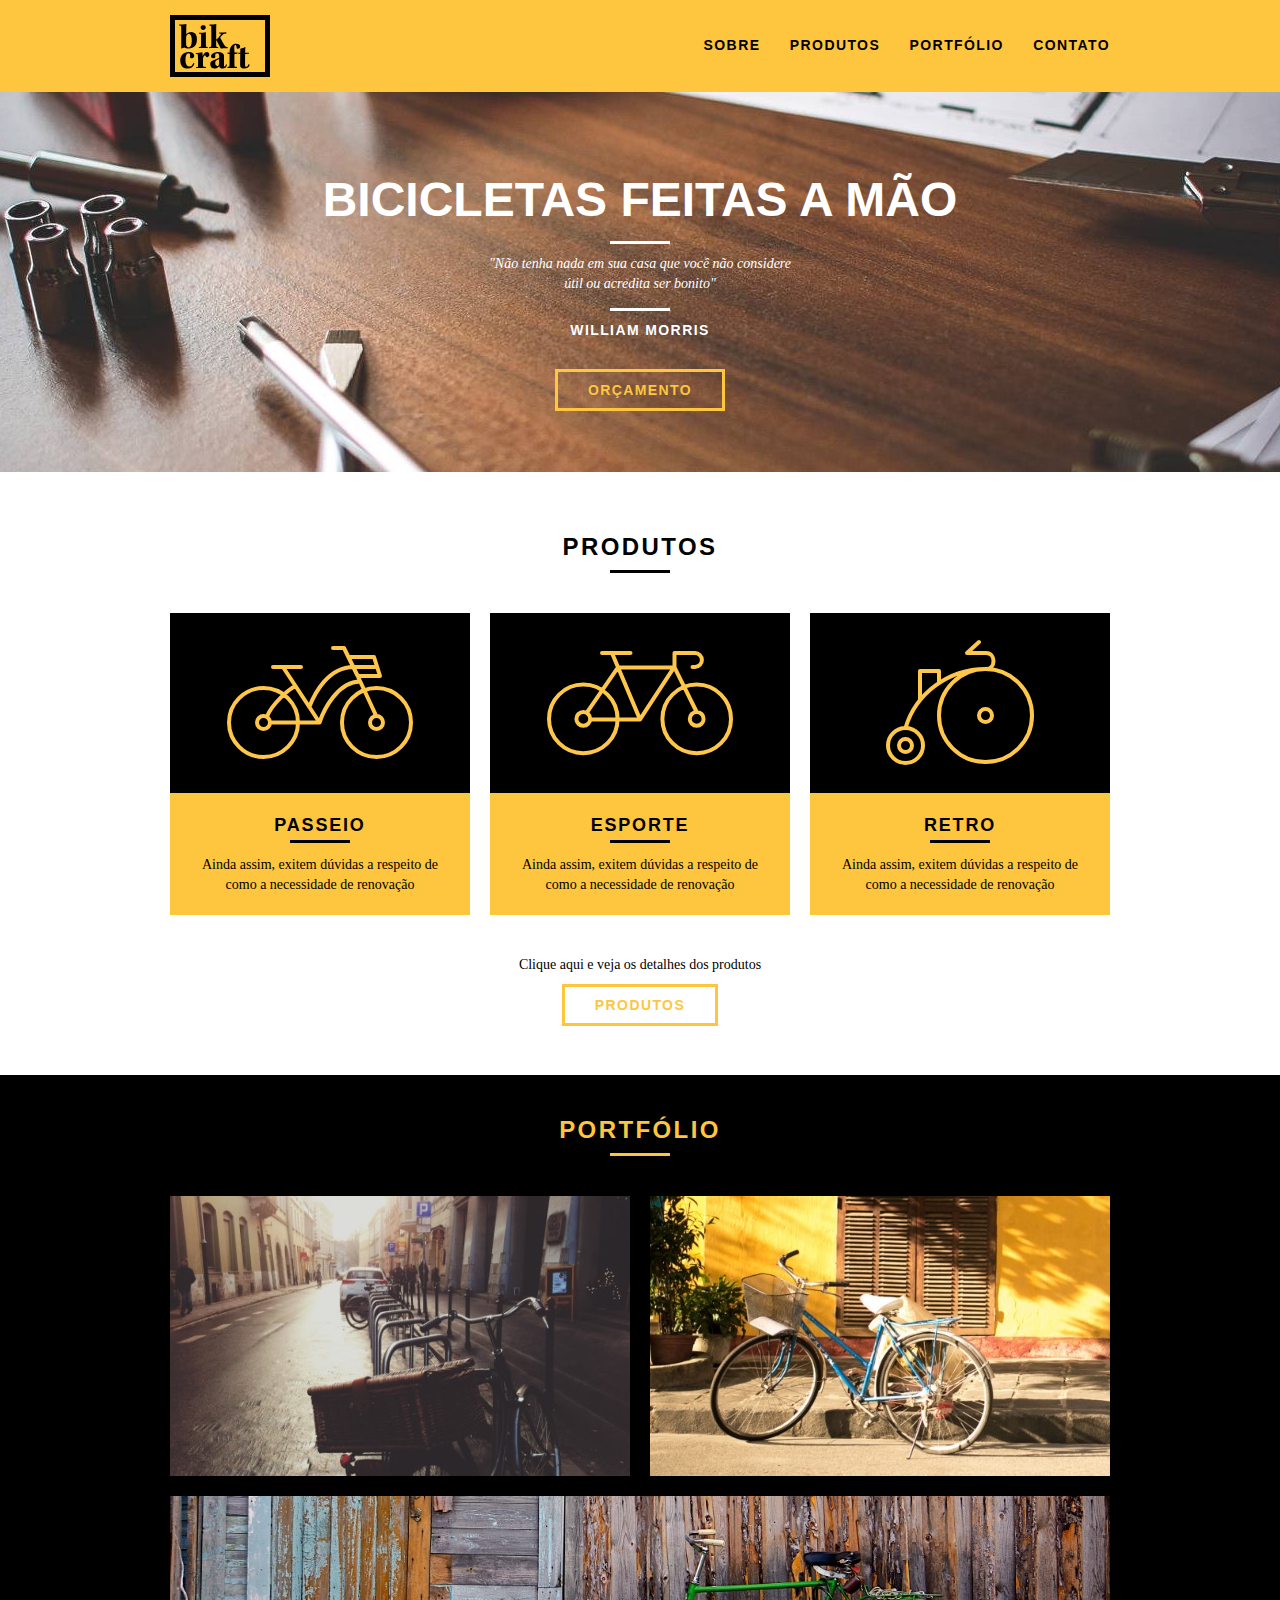
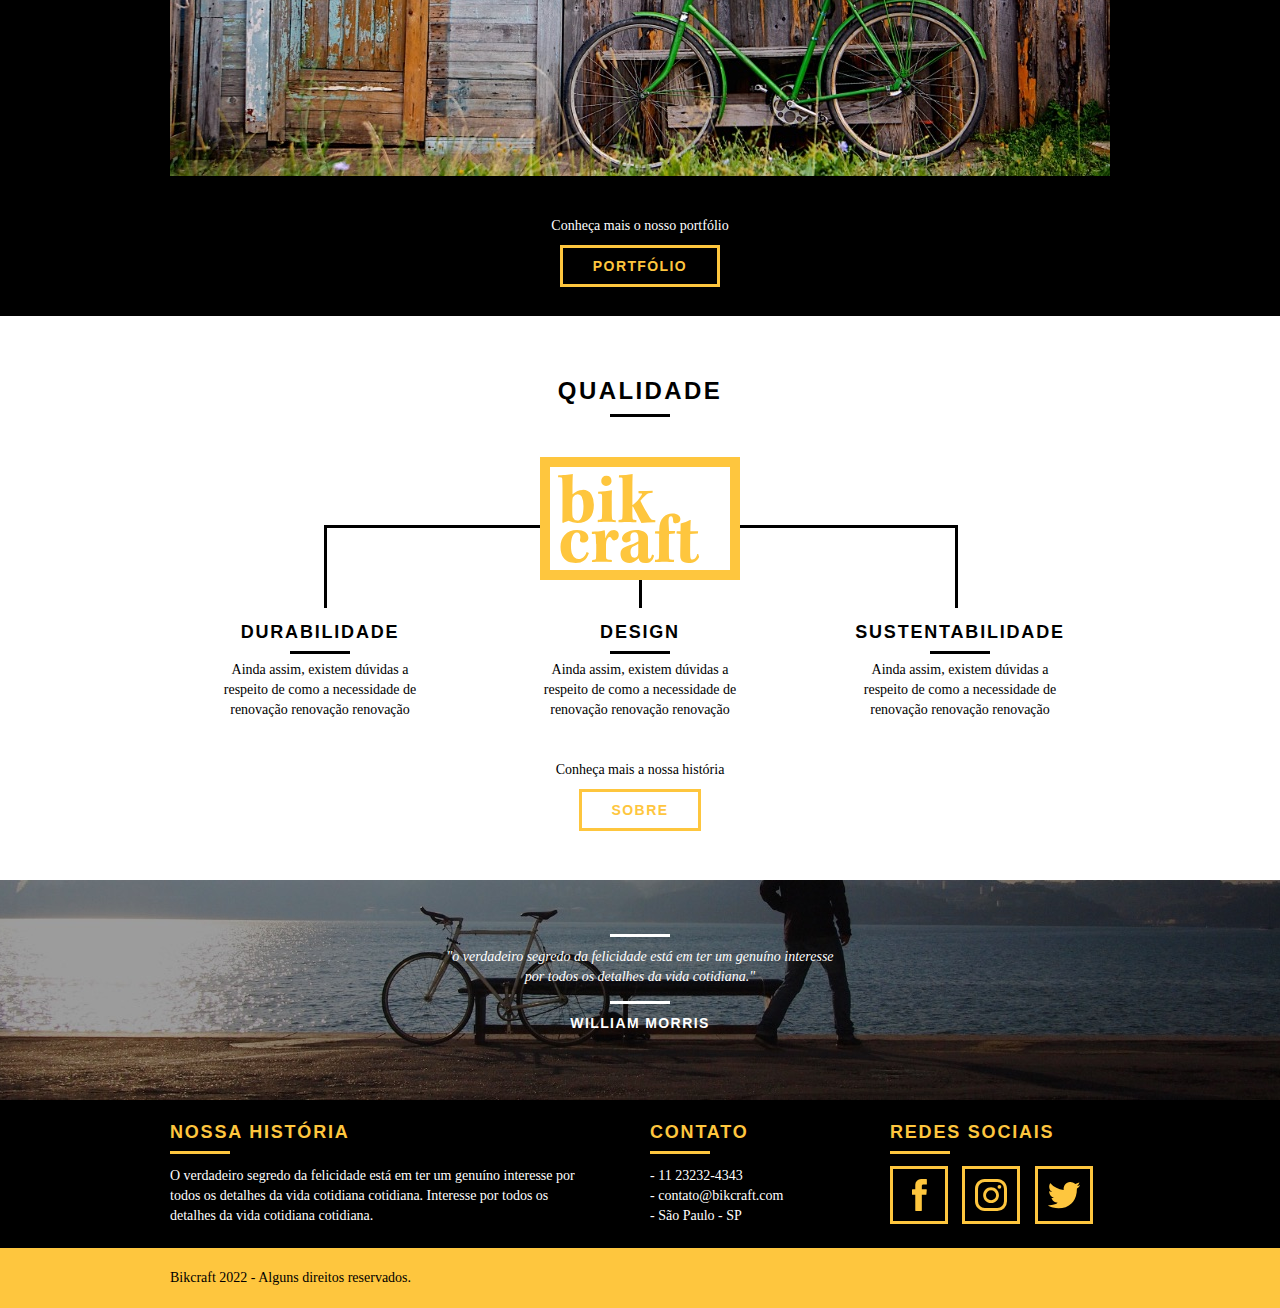
==== commit 94cecef2: "Imagens faltando" ====
--- a/index.html
+++ b/index.html
@@ -55,7 +55,7 @@
     <ul class="produtos_lista">
 
       <li class="grid-1-3">
-        <div class="produtos-icone">
+        <div class="produtos_icone">
           <img src="./web/img/produtos/passeio.svg" alt="Passeio">
         </div>
         <h3>Passeio</h3>
@@ -63,7 +63,7 @@
       </li>
 
       <li class="grid-1-3">
-        <div class="produtos-icone">
+        <div class="produtos_icone">
           <img src="./web/img/produtos/esporte.svg" alt="Passeio">
         </div>
         <h3>Esporte</h3>
@@ -71,7 +71,7 @@
       </li>
 
       <li class="grid-1-3">
-        <div class="produtos-icone">
+        <div class="produtos_icone">
           <img src="./web/img/produtos/retro.svg" alt="Passeio">
         </div>
         <h3>Retro</h3>
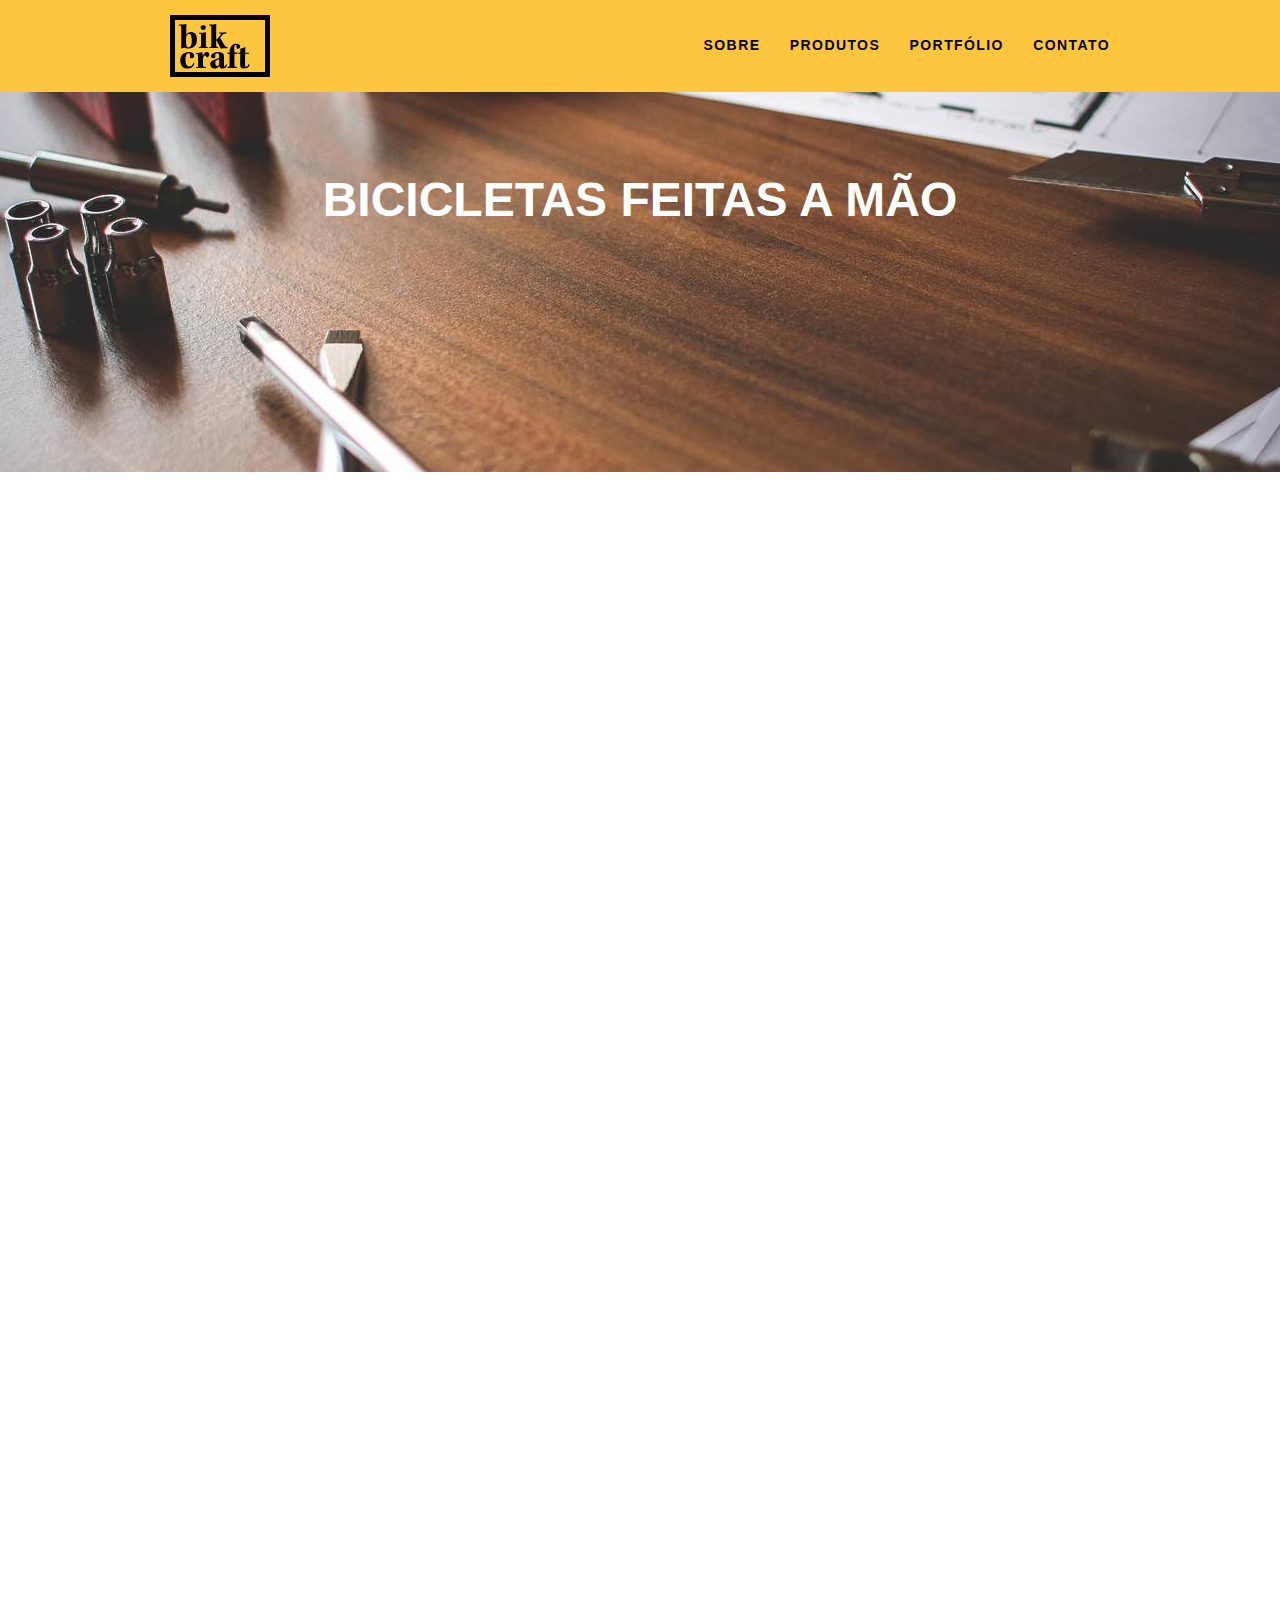
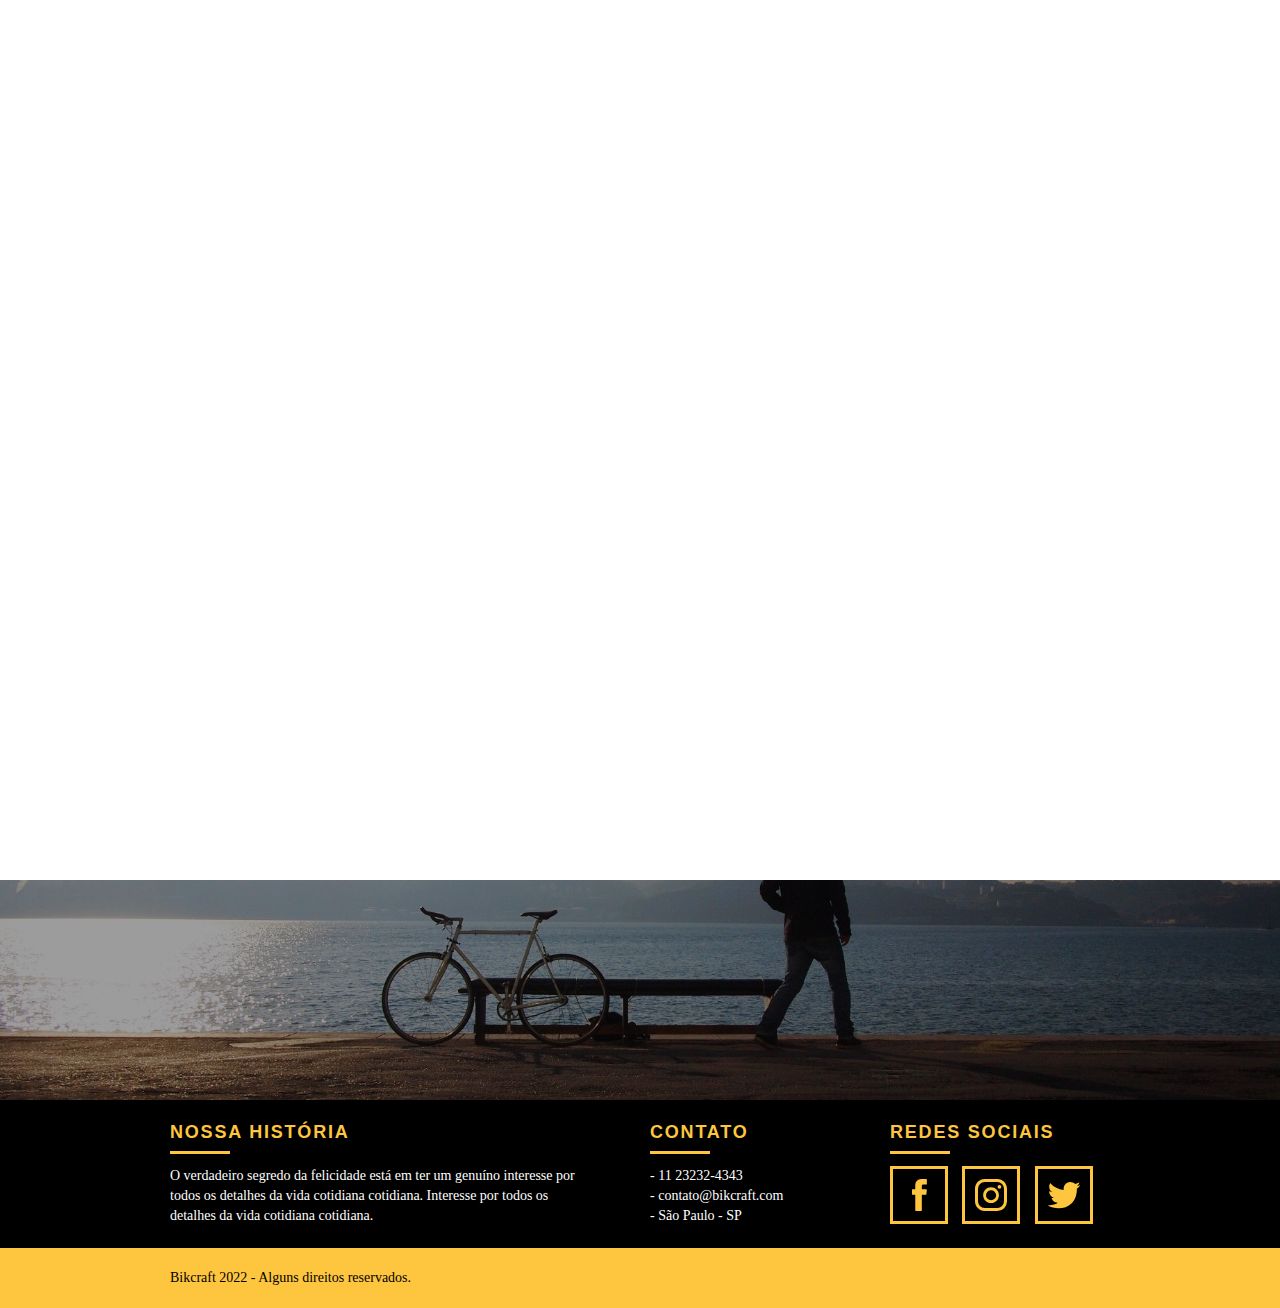
==== commit 5fd9d277: "Adicionado animação + php para o formulário do site" ====
--- a/index.html
+++ b/index.html
@@ -37,18 +37,18 @@
   <!-- INTRODUÇÃO -->
   <section class="introducao">
     <div class="container">
-      <h1>Bicicletas Feitas a Mão</h1>
-      <blockquote class="quote-externo">
+      <h1 data-anime="400" class="fadeInDown">Bicicletas Feitas a Mão</h1>
+      <blockquote data-anime="800" class="fadeInDown quote-externo">
         <p>"Não tenha nada em sua casa que você não considere útil ou acredita ser bonito"</p>
         <cite>WILLIAM MORRIS</cite>
       </blockquote>
-      <a href="produtos.html" class="btn">Orçamento</a>
+      <a data-anime="1200" href="produtos.html" class="btn">Orçamento</a>
     </div>
 
   </section>
   <!-- /INTRODUÇÃO -->
   <!-- SECTION PRODUTOS -->
-  <section class="produtos container">
+  <section class="produtos container fadeInDown" data-anime="1600">
     <h2 class="subtitulo">
       Produtos
     </h2>
@@ -87,7 +87,7 @@
 
   <!-- /SECTION PRODUTOS -->
   <!-- SECTION PORTFOLIO -->
-  <section class="portfolio">
+  <section class="portfolio fadeInDown" data-anime="2000">
     <div class="container">
       <h2 class="subtitulo">Portfólio</h2>
       <ul class="portfolio_lista">
@@ -104,7 +104,7 @@
   <!-- /SECTION PORTFOLIO -->
   <!-- SECTION QUALIDADE -->
 
-  <section class="qualidade container">
+  <section class="qualidade container fadeInDown" data-anime="2400">
     <h2 class="subtitulo"> Qualidade </h2>
     <img src="./web/img/bikcraft-qualidade.svg" alt="Bikcraft">
     <ul class="qualidade_lista">
@@ -131,8 +131,8 @@
   <!-- footer -->
   <section class="quebra">
     <blockquote class="quote-externo container">
-      <p>"o verdadeiro segredo da felicidade está em ter um genuíno interesse por todos os detalhes da vida cotidiana."</p>
-      <cite>WILLIAM MORRIS</cite>
+      <p class="fadeInDown" data-anime="2800">"o verdadeiro segredo da felicidade está em ter um genuíno interesse por todos os detalhes da vida cotidiana."</p>
+      <cite class="fadeInDown" data-anime="3200">WILLIAM MORRIS</cite>
     </blockquote>
   </section>
 
@@ -174,6 +174,7 @@
   </footer>
   <!-- /FOOTER -->
 
+<script src="./web/js/simple-anime.js"></script>
 <script src="./web/js/script.js"></script>
 
 </body>
--- a/web/css/style.css
+++ b/web/css/style.css
@@ -384,6 +384,14 @@
 	width: 100%;
 	background: #fec63e;
 	padding: 20px 0;
+}
+
+#form-sucesso {
+	color: #31aa39;
+}
+
+#form-erro {
+	color: #f64540;
 }
 
 /* JavaScript */
@@ -422,4 +430,22 @@
 }
 .js [data-slide-nav] > button.active {
   background: #fec454;
+}
+
+.js [data-anime] {
+	opacity: 0;
+}
+
+.js .fadeInDown {
+	transform: translate3d(0, -20px, 0);
+}
+
+.js .fadeInRight {
+	transform: translate3d(20px, 0, 0);
+   }
+
+.js .anime {
+	opacity: 1;
+	transform: none;
+	transition: opacity 800ms, transform 800ms;
 }